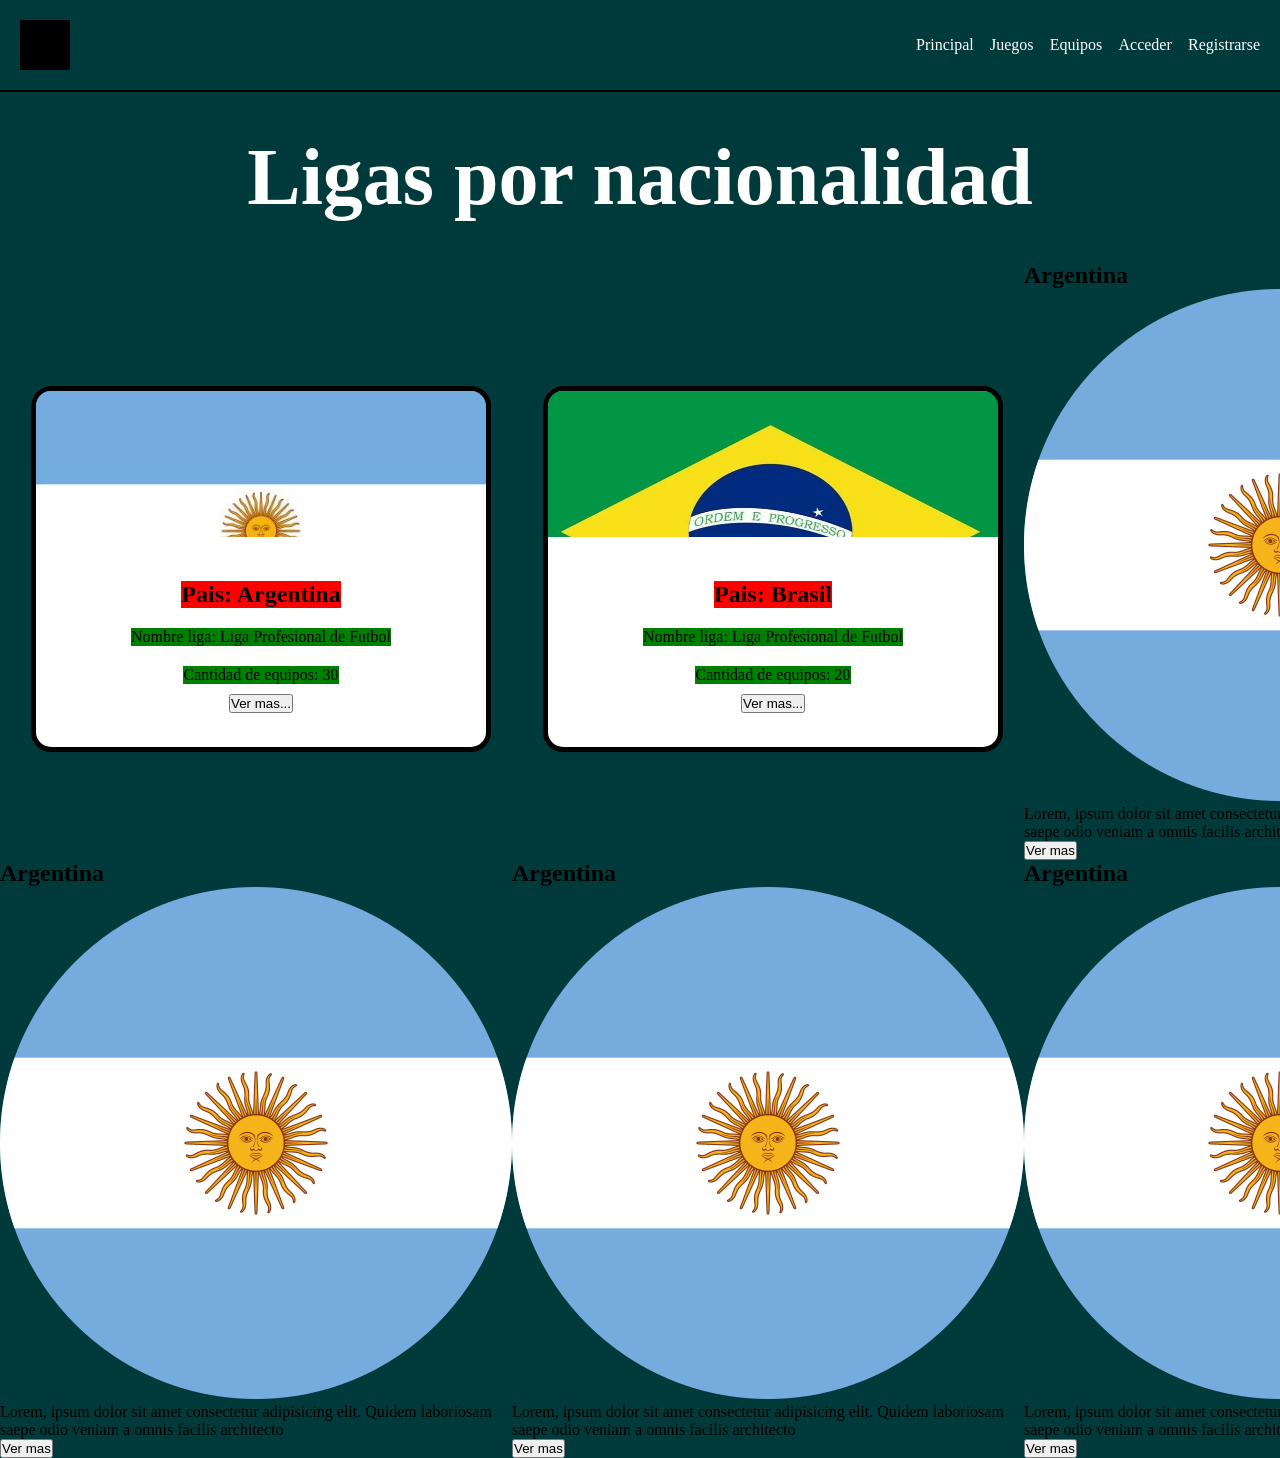
==== index.html @ 6d5bc936 "header mejorado" ====
<!DOCTYPE html>
<html lang="en">
<head>
    <meta charset="UTF-8">
    <meta name="viewport" content="width=
    , initial-scale=1.0">
    <title>Futbol11</title>
    <link rel="stylesheet" href="style.css">
</head>
<body>
    
<header class="header">

    <div class="logo"></div>
        <nav class="nav-header">
            <ul>
                <li><a href="" class="opcion1">Principal</a></li>
                <li><a href="" class="opcion2"> Juegos</a></li>
                <li><a href="" class="opcion3">Equipos</a></li>
                <li> <a href="" class="opcion4">Acceder</a></li>
                <li><a href="" class="opcion5">Registrarse</a></li>
            </ul>
        </nav>
        
</header>

    <div class="contenedor-titulo">
        <h1 class="titulo-principal">Ligas por nacionalidad</h1>
    </div>
    

<main>
    <section class="card-paises">
        <img src="img/Banderas/Bandera-Argentina.jpg" alt="Bandera Argentina" class="img-bandera">
        <div class="card-contenido-paises">
            <h2 class="titulo-card-paises">Pais: Argentina</h2>
            <p class="card-info-paises">Nombre liga: Liga Profesional de Futbol</p>
            <p class="card-info-paises">Cantidad de equipos: 30</p>
            <a href="equipos-argentina.html" class="boton-conocer-mas"><button >Ver mas...</button></a> 
        </div>
    </section>



   <section class="card-paises">
        <img src="img/Banderas/Bandera-Brasil.jpg" alt="Bandera Brasil" class="img-bandera">
        <div class="card-contenido-paises">
            <h2 class="titulo-card-paises">Pais: Brasil</h2>
            <p class="card-info-paises">Nombre liga: Liga Profesional de Futbol</p>
            <p class="card-info-paises">Cantidad de equipos: 20</p>
            <a href="equipos-argentina.html" class="boton-conocer-mas"><button >Ver mas...</button></a> 
        </div>
    </section> 

    <section class="paises">
        <h2 class="titulo">Argentina</h2>
        <img src="img/Banderas/argentina.png" alt="Bandera Argentina" class="icono-bandera">
        <p class="info-paises">Lorem, ipsum dolor sit amet consectetur adipisicing elit. Quidem laboriosam saepe odio veniam a omnis facilis architecto </p>

        <a href="equipos-argentina.html"><button class="boton">Ver mas</button></a>
    </section>
    <section class="paises">
        <h2 class="titulo">Argentina</h2>
        <img src="img/Banderas/argentina.png" alt="Bandera Argentina" class="icono-bandera">
        <p class="info-paises">Lorem, ipsum dolor sit amet consectetur adipisicing elit. Quidem laboriosam saepe odio veniam a omnis facilis architecto </p>

        <a href="equipos-argentina.html"><button class="boton">Ver mas</button></a>
    </section>
    <section class="paises">
        <h2 class="titulo">Argentina</h2>
        <img src="img/Banderas/argentina.png" alt="Bandera Argentina" class="icono-bandera">
        <p class="info-paises">Lorem, ipsum dolor sit amet consectetur adipisicing elit. Quidem laboriosam saepe odio veniam a omnis facilis architecto </p>

        <a href="equipos-argentina.html"><button class="boton">Ver mas</button></a>
    </section>
    <section class="paises">
        <h2 class="titulo">Argentina</h2>
        <img src="img/Banderas/argentina.png" alt="Bandera Argentina" class="icono-bandera">
        <p class="info-paises">Lorem, ipsum dolor sit amet consectetur adipisicing elit. Quidem laboriosam saepe odio veniam a omnis facilis architecto </p>

        <a href="equipos-argentina.html"><button class="boton">Ver mas</button></a>
    </section>
    

</body>
</html>
---- style.css ----
* {
    padding: 0;
    margin: 0;
}

body {
    background: #003a3a;    
}

.header {
    width: 100%;
    height: 90px;
    background-color: #003a3a;
    border-bottom:  2px solid black;
    display: flex;
    justify-content: space-between;
    align-items: center;
}


.logo {
    width: 50px;
    height: 50px;
    background: black;
    margin: 20px;
}

.nav-header {
    height: 100%;
    width: 30%;
    display: flex;
    justify-content: center;
   
}


.nav-header ul {
    width: 100%;
    display: flex;
    justify-content: space-between;
    align-items: center;
    list-style: none;
    margin: 10px;
    padding: 10px;
}   

.nav-header ul a {
    color: white;
    text-decoration: none;
}


.titulo-principal  {
    height: 90px;
    font-size: 5em;
    color: white;
    padding: 20px;
    margin: 20px;
    display: flex;
    justify-content: center;
}


main {
  display: grid;
  grid-template-columns: repeat(3, 1fr);
}
   
.card-paises {
    width: 450px;
    height: 350px;
    background: #48B5B5;
    margin: auto;
    border-radius: 20px;
    
}


.img-bandera {
    width: 100%;;
    height: 80%;  
    position: static;
    border: 5px solid black;
    border-radius: 20px;
  
}

.card-contenido-paises {
    width: 100%;
    height: 60%;
    background: white;
    position: relative;
    border: 5px solid black;
    bottom: 41%;
    border-top:  none;
    border-bottom-left-radius:20px;
    border-bottom-right-radius: 20px;
}


.img-bandera:hover {
    position: relative;
    bottom: 30%;    
}


.card-contenido-paises {
    display: flex;
    flex-direction: column;
    justify-content: center;
    align-items: center;

}

.titulo-card-paises {
    background:red;
    margin: 10px;
}

.card-info-paises {
    background: green;
    margin: 10px;
}

.boton-conocer-mas {
    
}




/*
.titulo {
    width: 50%;
    height: 1.5em;
    display: flex;
    justify-content: center;
    position: relative;
    left: 5em;
    top: 2em;
    margin-left: 10px;
}

.icono-bandera {
    width: 5em;
    height: 5em;
    display: flex;
    justify-content: start;
    position: relative;
    bottom: 2em;
    right: 0.5em;
    
}

.info-paises {
    width: 100%;
    height: 5em;
    background: blue;
    color: white;
}


.boton  {
    width: 50%;
    height: 2em;
    margin-top: 1.5em;
    margin-left: 4em;
    
}
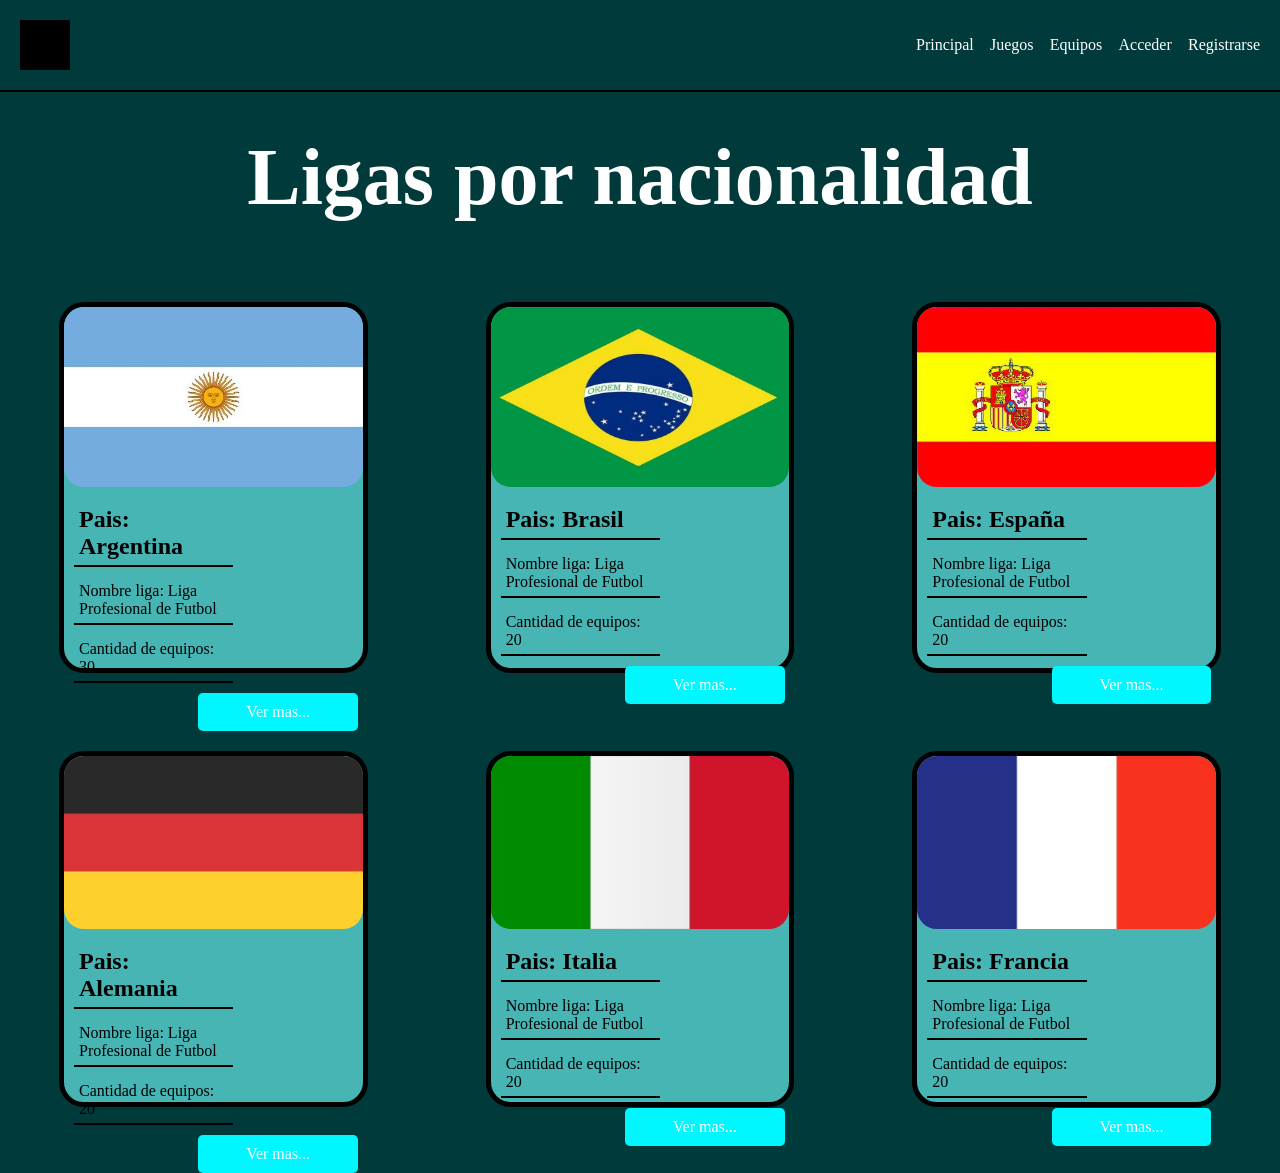
==== commit feeed5a5: "Prueba de inicio" ====
--- a/index.html
+++ b/index.html
@@ -34,51 +34,62 @@
         <img src="img/Banderas/Bandera-Argentina.jpg" alt="Bandera Argentina" class="img-bandera">
         <div class="card-contenido-paises">
             <h2 class="titulo-card-paises">Pais: Argentina</h2>
-            <p class="card-info-paises">Nombre liga: Liga Profesional de Futbol</p>
-            <p class="card-info-paises">Cantidad de equipos: 30</p>
-            <a href="equipos-argentina.html" class="boton-conocer-mas"><button >Ver mas...</button></a> 
+            <p class="card-info-paises-1">Nombre liga: Liga Profesional de Futbol</p>
+            <p class="card-info-paises-2">Cantidad de equipos: 30</p>
+            <a href="equipos-argentina.html" class="boton-conocer-mas">Ver mas...</a> 
         </div>
     </section>
 
 
 
    <section class="card-paises">
-        <img src="img/Banderas/Bandera-Brasil.jpg" alt="Bandera Brasil" class="img-bandera">
+        <img src="img/Banderas/Bandera-Brasil.jpg" alt="Bandera Argentina" class="img-bandera">
         <div class="card-contenido-paises">
             <h2 class="titulo-card-paises">Pais: Brasil</h2>
-            <p class="card-info-paises">Nombre liga: Liga Profesional de Futbol</p>
-            <p class="card-info-paises">Cantidad de equipos: 20</p>
-            <a href="equipos-argentina.html" class="boton-conocer-mas"><button >Ver mas...</button></a> 
+            <p class="card-info-paises-1">Nombre liga: Liga Profesional de Futbol</p>
+            <p class="card-info-paises-2">Cantidad de equipos: 20</p>
+            <a href="equipos-argentina.html" class="boton-conocer-mas">Ver mas...</a> 
         </div>
-    </section> 
+    </section>
 
-    <section class="paises">
-        <h2 class="titulo">Argentina</h2>
-        <img src="img/Banderas/argentina.png" alt="Bandera Argentina" class="icono-bandera">
-        <p class="info-paises">Lorem, ipsum dolor sit amet consectetur adipisicing elit. Quidem laboriosam saepe odio veniam a omnis facilis architecto </p>
+    <section class="card-paises">
+        <img src="img/Banderas/Bandera-España.jpg" alt="Bandera Argentina" class="img-bandera">
+        <div class="card-contenido-paises">
+            <h2 class="titulo-card-paises">Pais: España</h2>
+            <p class="card-info-paises-1">Nombre liga: Liga Profesional de Futbol</p>
+            <p class="card-info-paises-2">Cantidad de equipos: 20</p>
+            <a href="equipos-argentina.html" class="boton-conocer-mas">Ver mas...</a> 
+        </div>
+    </section>
+    
+    <section class="card-paises">
+        <img src="img/Banderas/Bandera-Alemania.jpg" alt="Bandera Argentina" class="img-bandera">
+        <div class="card-contenido-paises">
+            <h2 class="titulo-card-paises">Pais: Alemania</h2>
+            <p class="card-info-paises-1">Nombre liga: Liga Profesional de Futbol</p>
+            <p class="card-info-paises-2">Cantidad de equipos: 20</p>
+            <a href="equipos-argentina.html" class="boton-conocer-mas">Ver mas...</a> 
+        </div>
+    </section>
 
-        <a href="equipos-argentina.html"><button class="boton">Ver mas</button></a>
+    <section class="card-paises">
+        <img src="img/Banderas/Bandera-Italia.jpg" alt="Bandera Argentina" class="img-bandera">
+        <div class="card-contenido-paises">
+            <h2 class="titulo-card-paises">Pais: Italia</h2>
+            <p class="card-info-paises-1">Nombre liga: Liga Profesional de Futbol</p>
+            <p class="card-info-paises-2">Cantidad de equipos: 20</p>
+            <a href="equipos-argentina.html" class="boton-conocer-mas">Ver mas...</a> 
+        </div>
     </section>
-    <section class="paises">
-        <h2 class="titulo">Argentina</h2>
-        <img src="img/Banderas/argentina.png" alt="Bandera Argentina" class="icono-bandera">
-        <p class="info-paises">Lorem, ipsum dolor sit amet consectetur adipisicing elit. Quidem laboriosam saepe odio veniam a omnis facilis architecto </p>
-
-        <a href="equipos-argentina.html"><button class="boton">Ver mas</button></a>
-    </section>
-    <section class="paises">
-        <h2 class="titulo">Argentina</h2>
-        <img src="img/Banderas/argentina.png" alt="Bandera Argentina" class="icono-bandera">
-        <p class="info-paises">Lorem, ipsum dolor sit amet consectetur adipisicing elit. Quidem laboriosam saepe odio veniam a omnis facilis architecto </p>
-
-        <a href="equipos-argentina.html"><button class="boton">Ver mas</button></a>
-    </section>
-    <section class="paises">
-        <h2 class="titulo">Argentina</h2>
-        <img src="img/Banderas/argentina.png" alt="Bandera Argentina" class="icono-bandera">
-        <p class="info-paises">Lorem, ipsum dolor sit amet consectetur adipisicing elit. Quidem laboriosam saepe odio veniam a omnis facilis architecto </p>
-
-        <a href="equipos-argentina.html"><button class="boton">Ver mas</button></a>
+    
+    <section class="card-paises">
+        <img src="img/Banderas/Bandera-Francia.jpg" alt="Bandera Argentina" class="img-bandera">
+        <div class="card-contenido-paises">
+            <h2 class="titulo-card-paises">Pais: Francia</h2>
+            <p class="card-info-paises-1">Nombre liga: Liga Profesional de Futbol</p>
+            <p class="card-info-paises-2">Cantidad de equipos: 20</p>
+            <a href="equipos-argentina.html" class="boton-conocer-mas">Ver mas...</a> 
+        </div>
     </section>
     
 
--- a/style.css
+++ b/style.css
@@ -66,68 +66,132 @@
   grid-template-columns: repeat(3, 1fr);
 }
    
+/* Primera prueba a ver como queda en forma de acostada de rectangulo 
 .card-paises {
     width: 450px;
     height: 350px;
     background: #48B5B5;
     margin: auto;
-    border-radius: 20px;
-    
+    border-radius: 50px; 
 }
 
 
 .img-bandera {
     width: 100%;;
     height: 80%;  
-    position: static;
+    border-radius: 50px;
+}
+
+.card-contenido-paises {
+    width: 100%;
+    height: 60%;
+    background: #48B5B5;
+    position: relative;
+    bottom: 41%;
+    border-bottom-left-radius:50px;
+    border-bottom-right-radius: 50px;
+    display: flex;
+    flex-direction: column;
+    justify-content: center;
+    align-items: center;
+}
+
+
+
+.titulo-card-paises {
+    border-bottom: 2px solid black;
+    margin: 10px;
+}
+
+.card-info-paises {
+    
+    border-bottom: 2px solid black;
+    margin: 10px;
+}
+
+.boton-conocer-mas {
+    display: inline-block;
+    width: 15em;
+    height: 1em;
+    background: rgb(0, 247, 255) ;
+    padding: 10px 20px;
+    border-radius: 5px;
+    text-decoration: none;
+    text-align: center;    
+}*/
+
+
+
+
+/*Segunda forma */
+
+.card-paises {
+    width: 70%;
+    height: 80%;
+    background: #48B5B5;
+    margin: auto;
+    border-radius:25px; 
     border: 5px solid black;
+}
+
+.img-bandera {
+    width: 100%;
+    height: 50%;  
     border-radius: 20px;
-  
 }
 
 .card-contenido-paises {
     width: 100%;
-    height: 60%;
-    background: white;
-    position: relative;
-    border: 5px solid black;
-    bottom: 41%;
-    border-top:  none;
-    border-bottom-left-radius:20px;
-    border-bottom-right-radius: 20px;
-}
-
-
-.img-bandera:hover {
-    position: relative;
-    bottom: 30%;    
-}
-
-
-.card-contenido-paises {
-    display: flex;
-    flex-direction: column;
-    justify-content: center;
-    align-items: center;
-
+    height: 40%;
+    background: #48B5B5;
+    border-bottom-left-radius: 25px;
+    border-bottom-right-radius: 25px;
 }
 
 .titulo-card-paises {
-    background:red;
-    margin: 10px;
-}
-
-.card-info-paises {
-    background: green;
-    margin: 10px;
-}
+    width: 50%;
+    border-bottom: 2px solid black;
+    margin: 10px;
+    padding: 5px;
+    display: flex; 
+    justify-content: flex-start;
+    font-size: 1.5em;
+}
+
+.card-info-paises-1 {
+    width: 50%;
+    border-bottom: 2px solid black;
+    margin: 10px;
+    padding: 5px;
+    display: flex; 
+    justify-content: flex-start;
+    font-size: 1em;
+}
+
+.card-info-paises-2 {
+    width: 50%;
+    border-bottom: 2px solid black;
+    margin: 10px;
+    padding: 5px;
+    display: flex; 
+    justify-content: flex-start;
+    font-size: 1em;
+}
+
 
 .boton-conocer-mas {
-    
-}
-
-
-
+    display: inline-block;
+    width: 40%;
+    background: rgb(0, 247, 255) ;
+    padding: 10px 20px;
+    border-radius: 5px;
+    text-decoration: none;
+    text-align: center;
+    color: white;
+    position: relative;
+    left: 45%;
+    
+}
 
 /*
 .titulo {
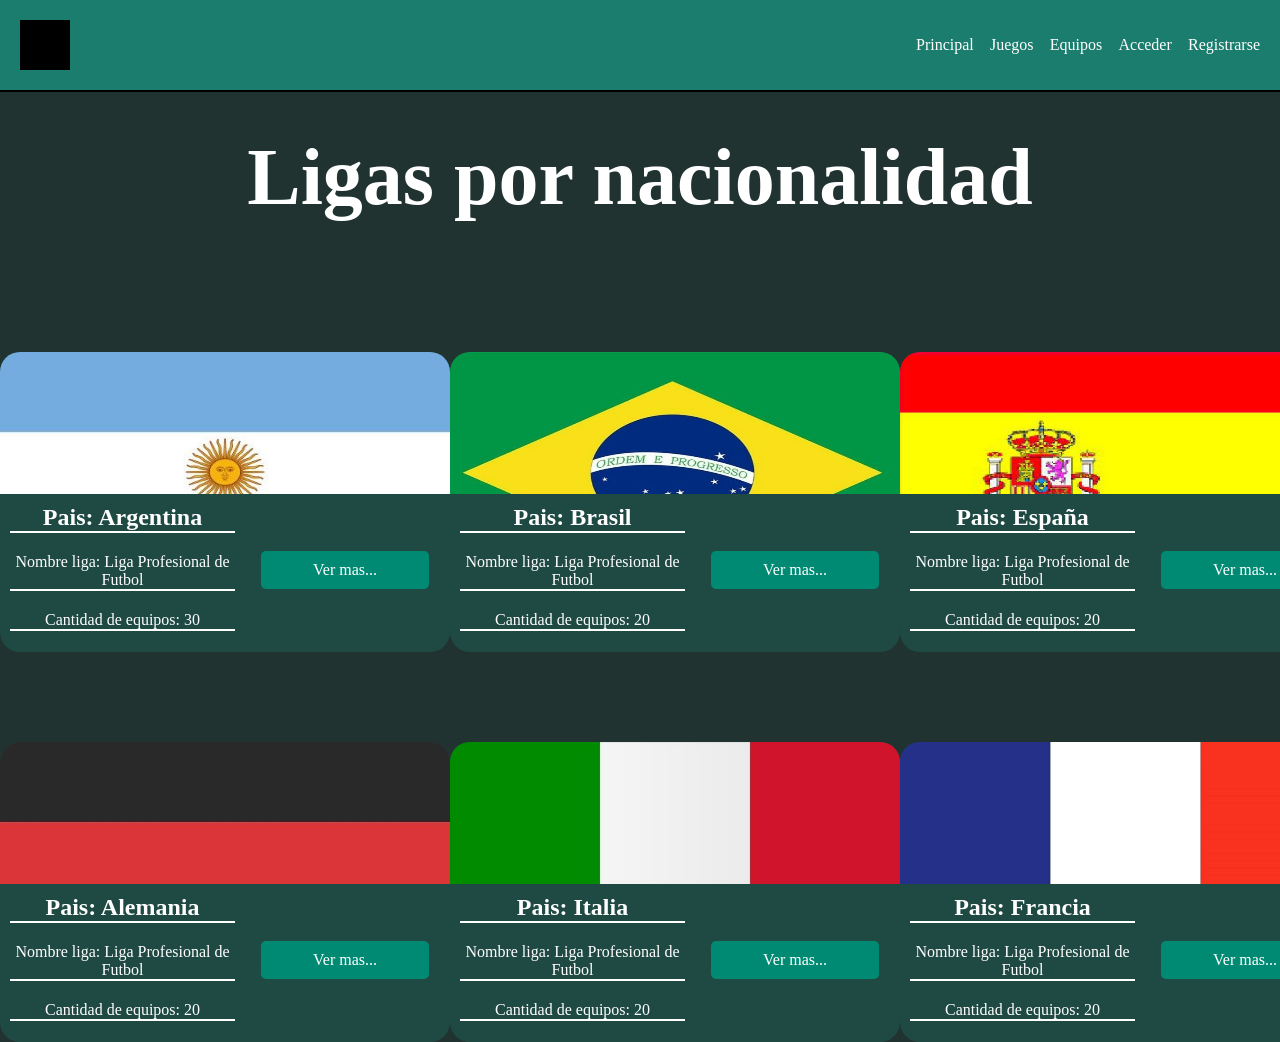
==== commit 5c063d17: "Otra version para el inicio" ====
--- a/index.html
+++ b/index.html
@@ -5,7 +5,7 @@
     <meta name="viewport" content="width=
     , initial-scale=1.0">
     <title>Futbol11</title>
-    <link rel="stylesheet" href="style.css">
+    <link rel="stylesheet" href="Css/style-principal.css">
 </head>
 <body>
     
--- a/Css/style-principal.css
+++ b/Css/style-principal.css
@@ -0,0 +1,286 @@
+:root {
+    --color-esmeralda: #018a73;
+    --color-azulado: #1b7d6d;
+    --color-oscuro: #1f4a43;
+    --color-principal: #203330;
+    --color-gris: #2a3331;
+    --color-blanco: #ffffff;
+    --color-secundario: #cbd5e0;
+}
+
+
+* {
+    padding: 0;
+    margin: 0;
+}
+
+body {
+    background: var(--color-principal);
+
+}
+
+.header {
+    width: 100%;
+    height: 90px;
+    background-color: var(--color-azulado);
+    border-bottom: 2px solid black;
+    display: flex;
+    justify-content: space-between;
+    align-items: center;
+}
+
+
+.logo {
+    width: 50px;
+    height: 50px;
+    background: black;
+    margin: 20px;
+}
+
+.nav-header {
+    height: 100%;
+    width: 30%;
+    display: flex;
+    justify-content: center;
+
+}
+
+
+.nav-header ul {
+    width: 100%;
+    display: flex;
+    justify-content: space-between;
+    align-items: center;
+    list-style: none;
+    margin: 10px;
+    padding: 10px;
+}
+
+.nav-header ul a {
+    color: white;
+    text-decoration: none;
+}
+
+
+.titulo-principal {
+    height: 90px;
+    font-size: 5em;
+    color: white;
+    padding: 20px;
+    margin: 20px;
+    display: flex;
+    justify-content: center;
+}
+
+
+main {
+    display: grid;
+    grid-template-columns: repeat(3, 1fr);
+    
+}
+   
+/* Primera prueba a ver como queda en forma de acostada de rectangulo */
+.card-paises {
+    width: 450px;
+    height: 300px;
+    background: var(--color-oscuro);
+    margin: auto;
+    margin-top: 20%;
+    border-radius: 20px;
+    color: white;
+    
+}
+
+.img-bandera {
+    width: 100%;
+    height: 80%;  
+    position: static;
+    
+    border-radius: 20px;
+}
+
+.card-contenido-paises {
+    width: 100%;
+    height: 50%;
+    background: var(--color-oscuro);
+    position: relative;
+    bottom: 34%;
+    border-bottom-left-radius:20px;
+    border-bottom-right-radius: 20px;
+    
+    border-top: none;
+}
+
+
+.img-bandera:hover {
+    position: relative;
+    bottom: 30%;
+}
+
+
+.card-contenido-paises {
+    display: flex;
+    flex-direction: column;
+    justify-content: flex-start;
+    align-items: flex-start;
+}
+
+
+
+.titulo-card-paises {
+    width: 50%;
+    text-align: center;
+    border-bottom: 2px solid white;
+    margin: 10px;
+}
+
+
+
+.card-info-paises-1 {
+    width: 50%;
+    text-align: center;
+    margin: 10px;
+    border-bottom: 2px solid white ;
+ }
+
+.card-info-paises-2 {
+    width: 50%;
+    text-align: center;
+    margin: 10px;
+     border-bottom: 2px solid white;
+}
+
+
+.boton-conocer-mas {
+    display: inline-block;
+    width: 8em;
+    height: 2em;
+   background-color: var(--color-esmeralda);
+   color: var(--color-blanco);
+    padding: 10px 20px;
+    border-radius: 5px;
+    text-decoration: none;
+    text-align: center;    
+    position: relative;
+    left: 58%;
+    bottom: 60%;
+
+      
+}
+
+
+
+
+/*Segunda forma 
+
+.card-paises {
+    width: 70%;
+    height: 80%;
+    background: #48B5B5;
+    margin: auto;
+    border-radius:25px; 
+    border: 5px solid black;
+}
+
+.img-bandera {
+    width: 100%;
+    height: 50%;  
+    border-radius: 20px;
+}
+
+.card-contenido-paises {
+    width: 100%;
+    height: 40%;
+    background: #48B5B5;
+    border-bottom-left-radius: 25px;
+    border-bottom-right-radius: 25px;
+}
+
+.titulo-card-paises {
+    width: 50%;
+    border-bottom: 2px solid black;
+    margin: 10px;
+    padding: 5px;
+    display: flex; 
+    justify-content: flex-start;
+    font-size: 1.5em;
+}
+
+.card-info-paises-1 {
+    width: 50%;
+    border-bottom: 2px solid black;
+    margin: 10px;
+    padding: 5px;
+    display: flex; 
+    justify-content: flex-start;
+    font-size: 1em;
+}
+
+.card-info-paises-2 {
+    width: 50%;
+    border-bottom: 2px solid black;
+    margin: 10px;
+    padding: 5px;
+    display: flex; 
+    justify-content: flex-start;
+    font-size: 1em;
+}
+
+
+.boton-conocer-mas {
+    display: inline-block;
+    width: 40%;
+    background: rgb(0, 247, 255) ;
+    padding: 10px 20px;
+    border-radius: 5px;
+    text-decoration: none;
+    text-align: center;
+    color: white;
+    position: relative;
+    left: 45%;
+    
+} */
+
+/* .boton-conocer-mas {
+    background-color: #48B5B5;
+} */
+
+
+/*
+.titulo {
+    width: 50%;
+    height: 1.5em;
+    display: flex;
+    justify-content: center;
+    position: relative;
+    left: 5em;
+    top: 2em;
+    margin-left: 10px;
+}
+
+.icono-bandera {
+    width: 5em;
+    height: 5em;
+    display: flex;
+    justify-content: start;
+    position: relative;
+    bottom: 2em;
+    right: 0.5em;
+    
+}
+
+.info-paises {
+    width: 100%;
+    height: 5em;
+    background: blue;
+    color: white;
+}
+
+
+.boton  {
+    width: 50%;
+    height: 2em;
+    margin-top: 1.5em;
+    margin-left: 4em;
+    
+}
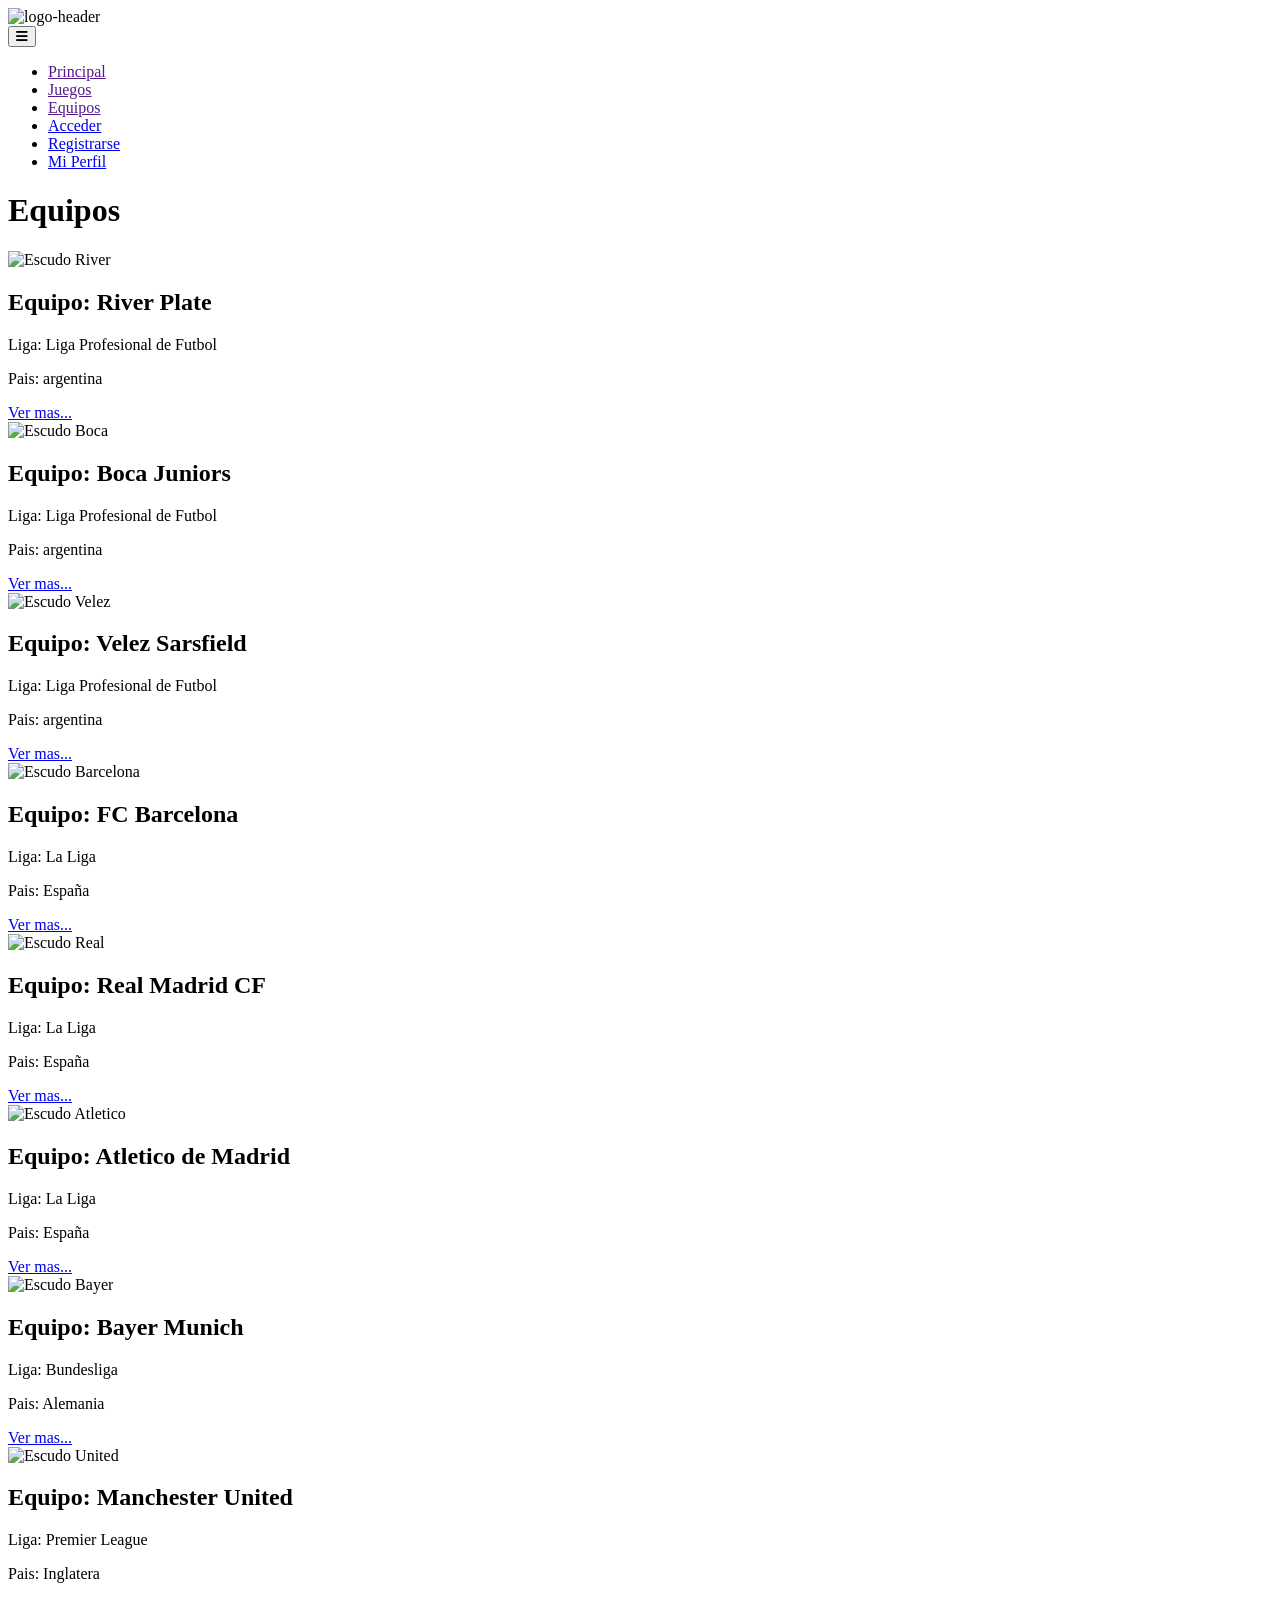
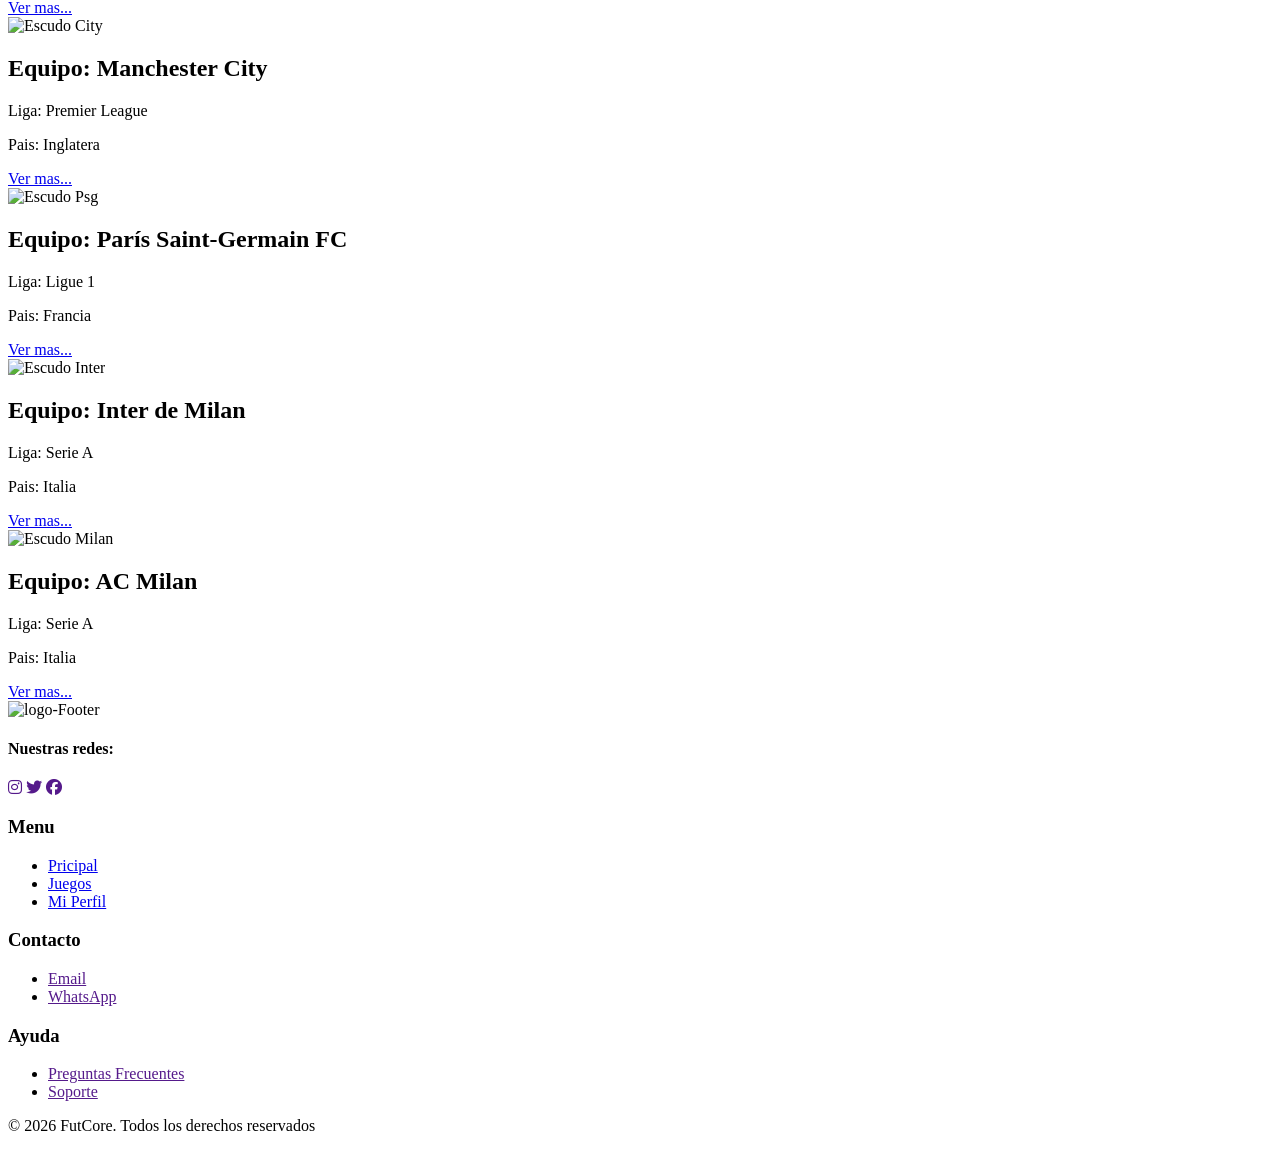
==== commit 943c338a: "Inicio Terminado" ====
--- a/index.html
+++ b/index.html
@@ -1,97 +1,248 @@
 <!DOCTYPE html>
-<html lang="en">
+<html lang="es">
+
 <head>
     <meta charset="UTF-8">
     <meta name="viewport" content="width=
     , initial-scale=1.0">
-    <title>Futbol11</title>
-    <link rel="stylesheet" href="Css/style-principal.css">
+    <title>Fut Core - Principal</title>
+    <link rel="stylesheet" href="/Futbol11/Css/style-principal.css">
+    <link rel="preconnect" href="https://fonts.googleapis.com">
+    <link rel="preconnect" href="https://fonts.gstatic.com" crossorigin>
+    <link
+        href="https://fonts.googleapis.com/css2?family=Oswald:wght@500;700&family=Roboto:wght@400;500;700&display=swap"
+        rel="stylesheet">
+    <link rel="stylesheet" href="https://cdnjs.cloudflare.com/ajax/libs/font-awesome/6.5.0/css/all.min.css">
+
 </head>
+
 <body>
-    
-<header class="header">
-
-    <div class="logo"></div>
+
+    <header class="header">
+
+        <div class="logo-contenedor">
+            <img src="/Futbol11/img/Logo/logo-header.png" alt="logo-header" class="logo-header">
+        </div>
+
+        <button class="btn-hamburguesa">
+            <i class="fa-solid fa-bars"></i>
+        </button>
+
         <nav class="nav-header">
             <ul>
                 <li><a href="" class="opcion1">Principal</a></li>
                 <li><a href="" class="opcion2"> Juegos</a></li>
                 <li><a href="" class="opcion3">Equipos</a></li>
-                <li> <a href="" class="opcion4">Acceder</a></li>
-                <li><a href="" class="opcion5">Registrarse</a></li>
+                <li> <a href="/Inicio_sesion/iniciarSesion.html" class="opcion4">Acceder</a></li>
+                <li><a href="/Crear_cuenta/crearCuenta.html" class="opcion5">Registrarse</a></li>
+                <li><a href="/Perfil/perfil.html" class="opcion6">Mi Perfil</a></li>
             </ul>
         </nav>
-        
-</header>
+
+    </header>
 
     <div class="contenedor-titulo">
-        <h1 class="titulo-principal">Ligas por nacionalidad</h1>
+        <h1 class="titulo-principal">Equipos</h1>
     </div>
+
+
+    <main>
+
+        <section class="card-paises">
+            <img src="https://upload.wikimedia.org/wikipedia/commons/thumb/4/43/Club_Atl%C3%A9tico_River_Plate_logo.svg/960px-Club_Atl%C3%A9tico_River_Plate_logo.svg.png"
+                alt="Escudo River" class="img-bandera">
+            <div class="card-contenido-paises">
+                <h2 class="titulo-card-paises">Equipo: River Plate</h2>
+                <p class="card-info-paises-1">Liga: Liga Profesional de Futbol</p>
+                <p class="card-info-paises-2">Pais: argentina</p>
+                <a href="equipos-argentina.html" class="boton-conocer-mas">Ver mas...</a>
+            </div>
+        </section>
+
+
+
+
+        <section class="card-paises">
+            <img src="https://upload.wikimedia.org/wikipedia/commons/thumb/4/41/CABJ70.png/960px-CABJ70.png"
+                alt="Escudo Boca" class="img-bandera">
+            <div class="card-contenido-paises">
+                <h2 class="titulo-card-paises">Equipo: Boca Juniors</h2>
+                <p class="card-info-paises-1">Liga: Liga Profesional de Futbol</p>
+                <p class="card-info-paises-2">Pais: argentina</p>
+                <a href="equipos-argentina.html" class="boton-conocer-mas">Ver mas...</a>
+            </div>
+        </section>
+
+
+
+        <section class="card-paises">
+            <img src="https://upload.wikimedia.org/wikipedia/commons/thumb/2/21/Escudo_del_Club_Atl%C3%A9tico_V%C3%A9lez_Sarsfield.svg/960px-Escudo_del_Club_Atl%C3%A9tico_V%C3%A9lez_Sarsfield.svg.png"
+                alt="Escudo Velez" class="img-bandera">
+            <div class="card-contenido-paises">
+                <h2 class="titulo-card-paises">Equipo: Velez Sarsfield</h2>
+                <p class="card-info-paises-1">Liga: Liga Profesional de Futbol</p>
+                <p class="card-info-paises-2">Pais: argentina</p>
+                <a href="equipos-argentina.html" class="boton-conocer-mas">Ver mas...</a>
+            </div>
+        </section>
+
+
+
+        <section class="card-paises">
+            <img src="https://i.pinimg.com/1200x/46/77/37/4677374ecd7e30c68811186071db1c28.jpg" alt="Escudo Barcelona"
+                class="img-bandera">
+            <div class="card-contenido-paises">
+                <h2 class="titulo-card-paises">Equipo: FC Barcelona</h2>
+                <p class="card-info-paises-1">Liga: La Liga</p>
+                <p class="card-info-paises-2">Pais: España</p>
+                <a href="equipos-argentina.html" class="boton-conocer-mas">Ver mas...</a>
+            </div>
+        </section>
+
+
+
+        <section class="card-paises">
+            <img src="https://i.pinimg.com/1200x/bb/8f/99/bb8f9956d1892f6ac5fd5c6650fbc218.jpg" alt="Escudo Real"
+                class="img-bandera">
+            <div class="card-contenido-paises">
+                <h2 class="titulo-card-paises">Equipo: Real Madrid CF </h2>
+                <p class="card-info-paises-1">Liga: La Liga</p>
+                <p class="card-info-paises-2">Pais: España</p>
+                <a href="equipos-argentina.html" class="boton-conocer-mas">Ver mas...</a>
+            </div>
+        </section>
+
+
+
+        <section class="card-paises">
+            <img src="https://i.pinimg.com/736x/e6/e3/ef/e6e3ef11313f0b8df3a2dec703a7d7de.jpg" alt="Escudo Atletico"
+                class="img-bandera">
+            <div class="card-contenido-paises">
+                <h2 class="titulo-card-paises">Equipo: Atletico de Madrid</h2>
+                <p class="card-info-paises-1">Liga: La Liga</p>
+                <p class="card-info-paises-2">Pais: España</p>
+                <a href="equipos-argentina.html" class="boton-conocer-mas">Ver mas...</a>
+            </div>
+        </section>
+
+
+        <section class="card-paises">
+            <img src="https://upload.wikimedia.org/wikipedia/commons/thumb/8/8d/FC_Bayern_M%C3%BCnchen_logo_%282024%29.svg/960px-FC_Bayern_M%C3%BCnchen_logo_%282024%29.svg.png"
+                alt="Escudo Bayer" class="img-bandera">
+            <div class="card-contenido-paises">
+                <h2 class="titulo-card-paises">Equipo: Bayer Munich</h2>
+                <p class="card-info-paises-1">Liga: Bundesliga</p>
+                <p class="card-info-paises-2">Pais: Alemania</p>
+                <a href="equipos-argentina.html" class="boton-conocer-mas">Ver mas...</a>
+            </div>
+        </section>
+
+        <section class="card-paises">
+            <img src="https://i.pinimg.com/736x/0e/6e/76/0e6e76e604ea45b33a68e4b13cfa9e44.jpg" alt="Escudo United"
+                class="img-bandera">
+            <div class="card-contenido-paises">
+                <h2 class="titulo-card-paises">Equipo: Manchester United</h2>
+                <p class="card-info-paises-1">Liga: Premier League</p>
+                <p class="card-info-paises-2">Pais: Inglatera</p>
+                <a href="equipos-argentina.html" class="boton-conocer-mas">Ver mas...</a>
+            </div>
+        </section>
+
+        <section class="card-paises">
+            <img src="https://i.pinimg.com/1200x/1c/ea/b0/1ceab0a07f6609c2d3b8a06d1e164373.jpg" alt="Escudo City"
+                class="img-bandera">
+            <div class="card-contenido-paises">
+                <h2 class="titulo-card-paises">Equipo: Manchester City</h2>
+                <p class="card-info-paises-1">Liga: Premier League</p>
+                <p class="card-info-paises-2">Pais: Inglatera</p>
+                <a href="equipos-argentina.html" class="boton-conocer-mas">Ver mas...</a>
+            </div>
+        </section>
+
+
+        <section class="card-paises">
+            <img src="https://upload.wikimedia.org/wikipedia/commons/7/74/Escudo_del_Par%C3%ADs_Saint-Germain_temporada_2025-26.png"
+                alt="Escudo Psg" class="img-bandera">
+            <div class="card-contenido-paises">
+                <h2 class="titulo-card-paises">Equipo: París Saint-Germain FC</h2>
+                <p class="card-info-paises-1">Liga: Ligue 1</p>
+                <p class="card-info-paises-2">Pais: Francia</p>
+                <a href="equipos-argentina.html" class="boton-conocer-mas">Ver mas...</a>
+            </div>
+        </section>
+
+
+        <section class="card-paises">
+            <img src="https://upload.wikimedia.org/wikipedia/commons/thumb/0/05/FC_Internazionale_Milano_2021.svg/960px-FC_Internazionale_Milano_2021.svg.png"
+                alt="Escudo Inter" class="img-bandera">
+            <div class="card-contenido-paises">
+                <h2 class="titulo-card-paises">Equipo: Inter de Milan</h2>
+                <p class="card-info-paises-1">Liga: Serie A</p>
+                <p class="card-info-paises-2">Pais: Italia</p>
+                <a href="equipos-argentina.html" class="boton-conocer-mas">Ver mas...</a>
+            </div>
+        </section>
+
+
+
+        <section class="card-paises">
+            <img src="https://upload.wikimedia.org/wikipedia/commons/thumb/d/d0/Logo_of_AC_Milan.svg/960px-Logo_of_AC_Milan.svg.png"
+                alt="Escudo Milan" class="img-bandera">
+            <div class="card-contenido-paises">
+                <h2 class="titulo-card-paises">Equipo: AC Milan</h2>
+                <p class="card-info-paises-1">Liga: Serie A</p>
+                <p class="card-info-paises-2">Pais: Italia</p>
+                <a href="equipos-argentina.html" class="boton-conocer-mas">Ver mas...</a>
+            </div>
+        </section>
+    </main>
+
     
 
-<main>
-    <section class="card-paises">
-        <img src="img/Banderas/Bandera-Argentina.jpg" alt="Bandera Argentina" class="img-bandera">
-        <div class="card-contenido-paises">
-            <h2 class="titulo-card-paises">Pais: Argentina</h2>
-            <p class="card-info-paises-1">Nombre liga: Liga Profesional de Futbol</p>
-            <p class="card-info-paises-2">Cantidad de equipos: 30</p>
-            <a href="equipos-argentina.html" class="boton-conocer-mas">Ver mas...</a> 
+    <footer>
+        <div class="cotenedor-footer"> 
+                <div class="contenedor-logo"> 
+                    <img src="/Futbol11/img/Logo/Logo-Fotter.png" alt="logo-Footer" class="logo-footer">
+                    <div class="contenedor-redes">
+                        <h4>Nuestras redes:</h4>
+                        <a href=""><i class="fa-brands fa-instagram"></i></a>
+                        <a href=""><i class="fa-brands fa-twitter"></i></a>
+                        <a href=""><i class="fa-brands fa-facebook"></i></a>
+                    </div>
+                </div>
+
+                <section class="footer-seccion">
+                    <h3>Menu</h3>
+                    <ul>
+                        <li><a href="#">Pricipal</a></li>
+                        <li><a href="#">Juegos</a></li>
+                        <li><a href="/Futbol11/Perfil/perfil.html">Mi Perfil</a></li>
+                    </ul>
+                </section>
+
+                <section class="footer-seccion">
+                    <h3>Contacto</h3>
+                    <ul>
+                        <li><a href=""> Email</a></li>                        
+                        <li><a href="">WhatsApp</a></li>
+                    </ul>
+                </section>
+
+                <section class="footer-seccion">
+                    <h3>Ayuda</h3>
+                    <ul>
+                        <li><a href="">Preguntas Frecuentes</a></li>
+                        <li><a href="">Soporte</a></li>
+                    </ul>
+                </section>
+
+
+           
         </div>
-    </section>
-
-
-
-   <section class="card-paises">
-        <img src="img/Banderas/Bandera-Brasil.jpg" alt="Bandera Argentina" class="img-bandera">
-        <div class="card-contenido-paises">
-            <h2 class="titulo-card-paises">Pais: Brasil</h2>
-            <p class="card-info-paises-1">Nombre liga: Liga Profesional de Futbol</p>
-            <p class="card-info-paises-2">Cantidad de equipos: 20</p>
-            <a href="equipos-argentina.html" class="boton-conocer-mas">Ver mas...</a> 
-        </div>
-    </section>
-
-    <section class="card-paises">
-        <img src="img/Banderas/Bandera-España.jpg" alt="Bandera Argentina" class="img-bandera">
-        <div class="card-contenido-paises">
-            <h2 class="titulo-card-paises">Pais: España</h2>
-            <p class="card-info-paises-1">Nombre liga: Liga Profesional de Futbol</p>
-            <p class="card-info-paises-2">Cantidad de equipos: 20</p>
-            <a href="equipos-argentina.html" class="boton-conocer-mas">Ver mas...</a> 
-        </div>
-    </section>
-    
-    <section class="card-paises">
-        <img src="img/Banderas/Bandera-Alemania.jpg" alt="Bandera Argentina" class="img-bandera">
-        <div class="card-contenido-paises">
-            <h2 class="titulo-card-paises">Pais: Alemania</h2>
-            <p class="card-info-paises-1">Nombre liga: Liga Profesional de Futbol</p>
-            <p class="card-info-paises-2">Cantidad de equipos: 20</p>
-            <a href="equipos-argentina.html" class="boton-conocer-mas">Ver mas...</a> 
-        </div>
-    </section>
-
-    <section class="card-paises">
-        <img src="img/Banderas/Bandera-Italia.jpg" alt="Bandera Argentina" class="img-bandera">
-        <div class="card-contenido-paises">
-            <h2 class="titulo-card-paises">Pais: Italia</h2>
-            <p class="card-info-paises-1">Nombre liga: Liga Profesional de Futbol</p>
-            <p class="card-info-paises-2">Cantidad de equipos: 20</p>
-            <a href="equipos-argentina.html" class="boton-conocer-mas">Ver mas...</a> 
-        </div>
-    </section>
-    
-    <section class="card-paises">
-        <img src="img/Banderas/Bandera-Francia.jpg" alt="Bandera Argentina" class="img-bandera">
-        <div class="card-contenido-paises">
-            <h2 class="titulo-card-paises">Pais: Francia</h2>
-            <p class="card-info-paises-1">Nombre liga: Liga Profesional de Futbol</p>
-            <p class="card-info-paises-2">Cantidad de equipos: 20</p>
-            <a href="equipos-argentina.html" class="boton-conocer-mas">Ver mas...</a> 
-        </div>
-    </section>
-    
+
+
+        <p class="footer-copy">© 2026 FutCore. Todos los derechos reservados</p>
+    </footer>
 
 </body>
 </html>
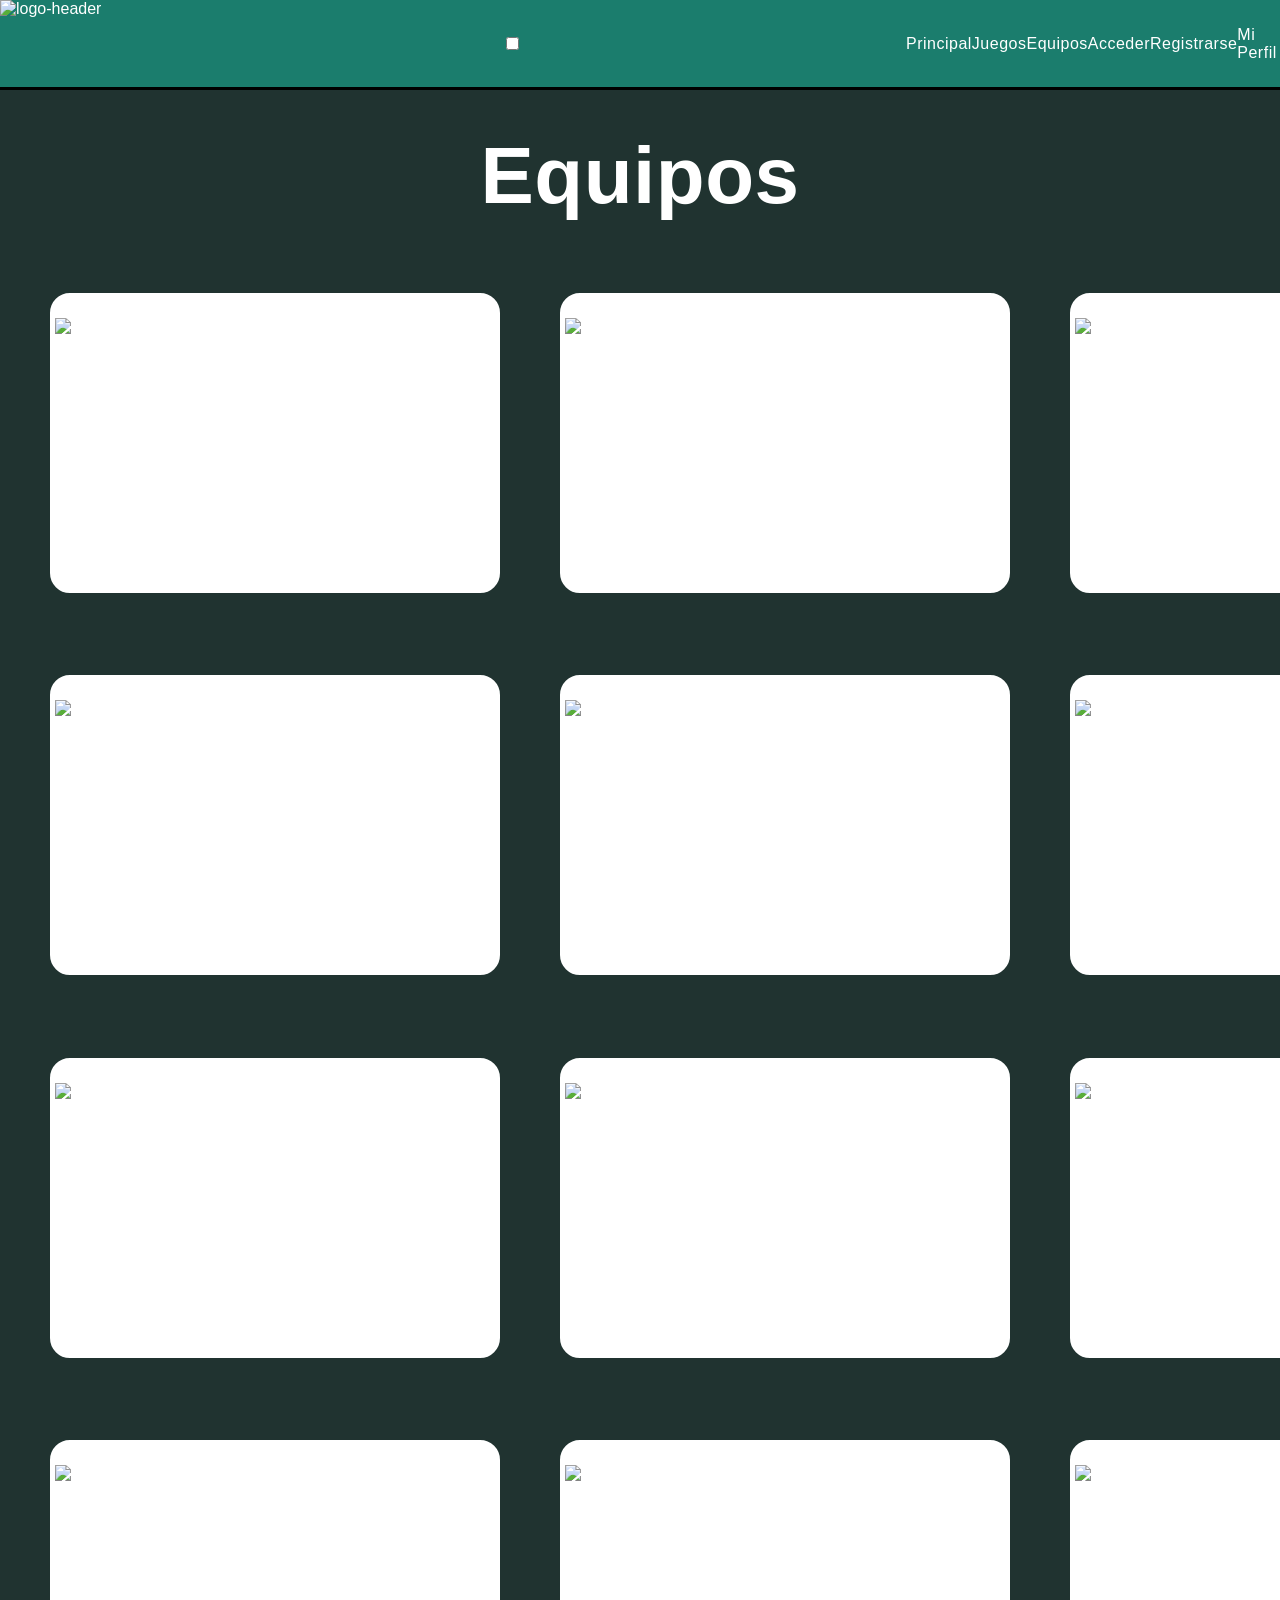
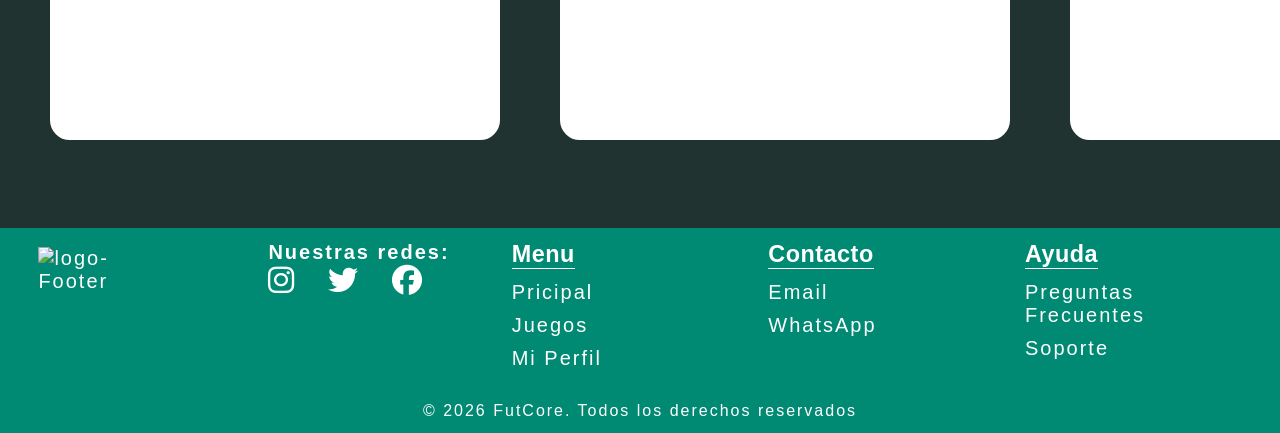
==== commit 424aefb8: "resposive" ====
--- a/index.html
+++ b/index.html
@@ -6,7 +6,7 @@
     <meta name="viewport" content="width=
     , initial-scale=1.0">
     <title>Fut Core - Principal</title>
-    <link rel="stylesheet" href="/Futbol11/Css/style-principal.css">
+    <link rel="stylesheet" href="Css/style-principal.css">
     <link rel="preconnect" href="https://fonts.googleapis.com">
     <link rel="preconnect" href="https://fonts.gstatic.com" crossorigin>
     <link
@@ -21,12 +21,14 @@
     <header class="header">
 
         <div class="logo-contenedor">
-            <img src="/Futbol11/img/Logo/logo-header.png" alt="logo-header" class="logo-header">
+            <img src="img/Logo/logo-header.png" alt="logo-header" class="logo-header">
         </div>
 
-        <button class="btn-hamburguesa">
+        
+        <input type="checkbox" id="menu-toggle" class="menu-toggle">
+        <label for="menu-toggle" class="btn-hamburguesa">
             <i class="fa-solid fa-bars"></i>
-        </button>
+        </label>
 
         <nav class="nav-header">
             <ul>
--- a/Css/style-principal.css
+++ b/Css/style-principal.css
@@ -0,0 +1,367 @@
+:root {
+    --color-esmeralda: #018a73;
+    --color-azulado: #1b7d6d;
+    --color-oscuro: #1f4a43;
+    --color-principal: #203330;
+    --color-gris: #2a3331;
+    --color-blanco: #ffffff;
+    --color-secundario: #cbd5e0;
+}
+
+
+* {
+    padding: 0;
+    margin: 0;
+    box-sizing: border-box;
+}
+
+body {
+    background: var(--color-principal);
+    font-family: 'Roboto', sans-serif;
+    color: #ffffff;
+    
+
+}
+
+
+h1,
+h2,
+h3,
+.titulo,
+.boton,
+nav a, footer {
+    font-family: 'Oswald', sans-serif;
+    letter-spacing: 0.5px;
+
+}
+
+.header {
+    width: 100vw;
+    height: 10vh;
+    background-color: var(--color-azulado);
+    border-bottom: 0.2em solid black;
+    display: flex;
+    justify-content: space-between;
+    align-items: center;
+}
+
+
+.logo-contenedor {
+    width: 10%;
+    height: 100%;
+}
+
+
+.logo-header {
+    width: 100%;
+    height: 100%;
+    object-fit: contain;
+}
+.btn-hamburguesa {
+    display: none;
+    background: none;
+    border: none;
+    color: var(--color-blanco);
+    font-size: 2rem;
+    cursor: pointer;
+}
+
+
+
+.nav-header {
+    height: 100%;
+    width: 30%;
+    display: flex;
+    justify-content: center;
+
+}
+
+
+.nav-header ul {
+    width: 100%;
+    display: flex;
+    justify-content: space-between;
+    align-items: center;
+    list-style: none;
+    margin: 10px;
+    padding: 10px;
+}
+
+.nav-header ul a {
+    color: white;
+    text-decoration: none;
+}
+
+
+.titulo-principal {
+    height: 90px;
+    font-size: 5em;
+    color: white;
+    padding: 20px;
+    margin: 20px;
+    display: flex;
+    justify-content: center;
+}
+
+
+main {
+    display: grid;
+    grid-template-columns: repeat(3, 1fr);
+    gap: 60px;
+    padding: 50px;
+    
+    margin-bottom: 3%;
+}
+
+.card-paises {
+    width: 450px;
+    height: 300px;
+    background: var(--color-blanco);
+    margin: auto;
+    position: relative;
+    overflow: hidden;
+    margin-top: 5%;
+    border-radius: 20px;
+    border: 5px solid var(--color-blanco);
+    color: var(--color-blanco);
+
+}
+
+.img-bandera {
+    width: 100%;
+    height: 80%;
+    object-fit: contain;
+    margin-top: 20px;
+
+
+}
+
+.card-contenido-paises {
+    width: 100%;
+    height: 100%;
+    background: rgba(0, 0, 0, 0.85);
+    position: absolute;
+    bottom: 0;
+    left: 0;
+    display: flex;
+    justify-content: flex-start;
+    align-items: flex-start;
+    padding: 10px;
+    transform: translateY(100%);
+    transition: transform 0.5s ease;
+    opacity: 1;
+}
+
+.card-paises:hover .card-contenido-paises {
+    transform: translateY(0);
+}
+
+
+.card-contenido-paises {
+    display: flex;
+    flex-direction: column;
+    justify-content: center;
+    align-items: center;
+    font-weight: bold;
+}
+
+.titulo-card-paises {
+    width: 50%;
+    text-align: center;
+    border-bottom: 2px solid white;
+    margin: 10px;
+}
+
+.card-info-paises-1 {
+    width: 50%;
+    text-align: center;
+    margin: 10px;
+    border-bottom: 2px solid white;
+}
+
+.card-info-paises-2 {
+    width: 50%;
+    text-align: center;
+    margin: 10px;
+    border-bottom: 2px solid white;
+}
+
+
+.boton-conocer-mas {
+    display: inline-block;
+    width: 8em;
+    height: 2em;
+    background-color: var(--color-esmeralda);
+    color: var(--color-blanco);
+    padding: 10px 20px;
+    border-radius: 5px;
+    text-decoration: none;
+    text-align: center;
+}
+
+
+footer {
+    width: 100%;
+    height: 100%;
+    background: var(--color-esmeralda);
+    padding: 1% 3%;
+    font-size: 20px;
+    letter-spacing: 2px;
+}
+
+
+.cotenedor-footer {
+    display: grid;
+    grid-template-columns: 2fr 1fr 1fr 1fr;
+    gap: 2em;
+    align-items: start;
+}
+
+
+
+.contenedor-logo {
+    width: 100%;
+    height: auto;
+    display: flex;
+    flex-direction: row;
+    justify-content: flex-start;
+    align-items: center;
+    gap: 5em;
+}
+
+
+
+.logo-footer {
+    width: 30%;
+    height: 100%;
+    object-fit: contain;
+}
+
+
+.contenedor-redes a {
+    color: white;
+    font-size: 1.5em;
+    margin-right: 0.8em;
+    transition: color 0.3s;
+}
+
+.footer-seccion  {
+    display: flex;
+    flex-direction: column;
+    flex-wrap: wrap;
+    align-items: flex-start;
+    width: 100%;
+    height: 100%;
+}
+
+
+.footer-seccion h3 {
+    border-bottom: 1px solid var(--color-blanco);
+    margin-right: 20%;
+    margin-bottom: 0.5em;
+}
+
+
+.footer-seccion ul{
+    display: flex;
+    flex-direction: column;
+    gap: 0.5em;
+    padding: 0;
+    list-style: none;
+}
+
+
+.footer-seccion a {
+    text-decoration: none;
+    color: var(--color-blanco);
+    
+}
+
+.footer-seccion a:hover, .contenedor-redes a:hover{
+    color: var(--color-oscuro);
+}
+
+.footer-copy {
+    text-align: center;
+    margin-top: 2em;
+    color: white;
+    font-size: 0.8em;
+}
+
+
+@media screen and (max-width: 64em) { 
+    
+    .header {
+        width: 100vw;
+        height: 10vh;
+
+    }
+
+    .btn-hamburguesa {
+        display: block;
+    }
+
+    .nav-header {
+        display: none;
+        width: 100%;
+        position: absolute;
+        top: 90px;
+        left: 0;
+        background: var(--color-azulado);
+        padding: 1em;
+    }
+
+    
+
+    .nav-header ul {
+        flex-direction: column;
+        gap: 1em;
+    }
+
+    
+     .menu-toggle:checked ~ .nav-header {
+        display: flex;
+        flex-direction: column;
+    }
+
+
+}
+
+
+@media screen and (max-width: 40em) { 
+    
+    .header {
+        width: 100vw;
+        height: 10vh;
+
+    }
+
+    
+     .btn-hamburguesa {
+        display: block;
+    }
+
+    .nav-header {
+        display: none;
+        width: 100%;
+        position: absolute;
+        top: 90px;
+        left: 0;
+        background: var(--color-azulado);
+        padding: 1em;
+    }
+
+ 
+
+    .nav-header ul {
+        flex-direction: column;
+        gap: 1em;
+    }
+
+
+    .menu-toggle:checked ~ .nav-header {
+        display: flex;
+        flex-direction: column;
+    }
+
+}
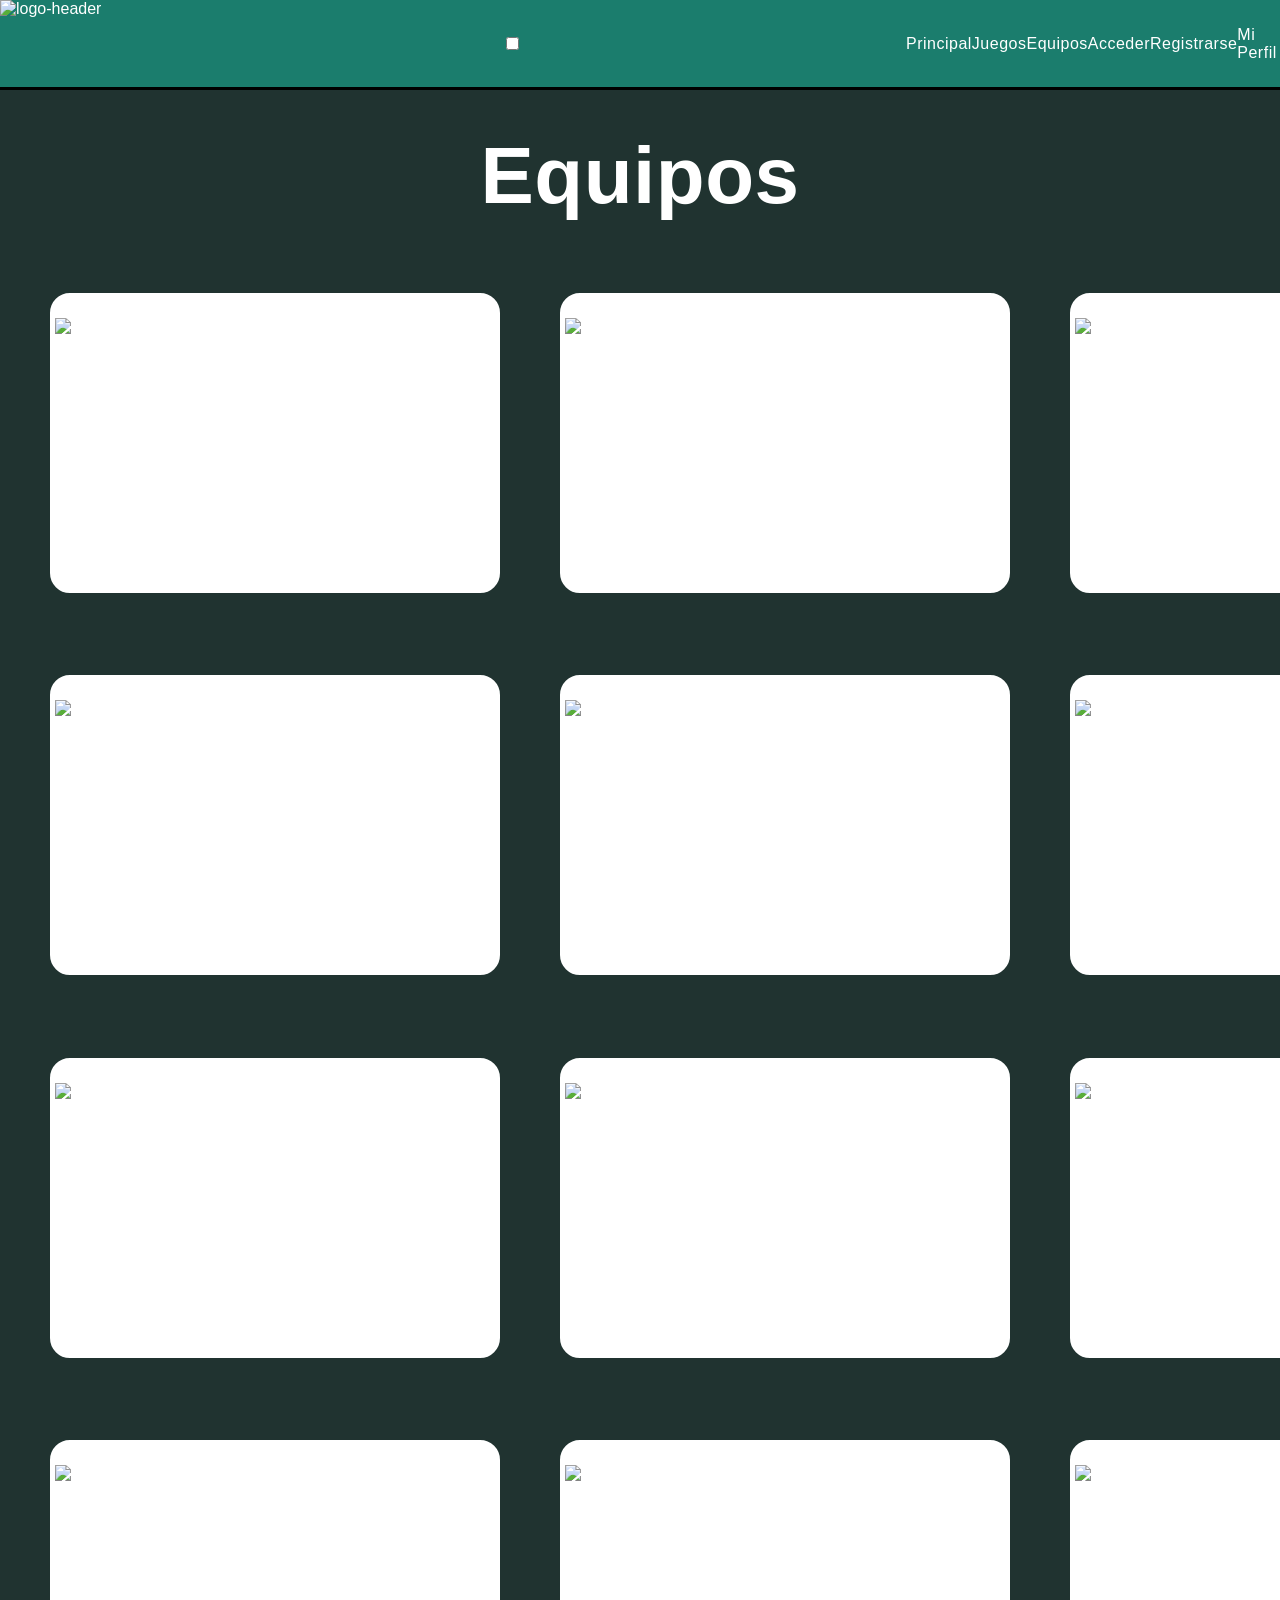
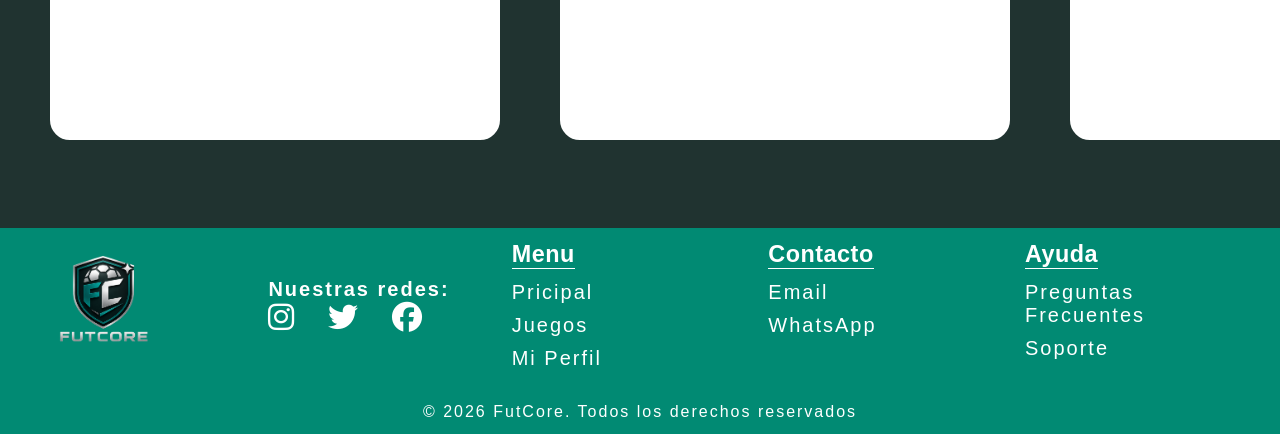
==== commit 918f4f43: "feat: se implementa favicon con logo" ====
--- a/index.html
+++ b/index.html
@@ -13,6 +13,7 @@
         href="https://fonts.googleapis.com/css2?family=Oswald:wght@500;700&family=Roboto:wght@400;500;700&display=swap"
         rel="stylesheet">
     <link rel="stylesheet" href="https://cdnjs.cloudflare.com/ajax/libs/font-awesome/6.5.0/css/all.min.css">
+    <link rel="shortcut icon" href="img/Logo/logo-favicon.png" type="image/x-icon">
 
 </head>
 
@@ -24,7 +25,7 @@
             <img src="img/Logo/logo-header.png" alt="logo-header" class="logo-header">
         </div>
 
-        
+
         <input type="checkbox" id="menu-toggle" class="menu-toggle">
         <label for="menu-toggle" class="btn-hamburguesa">
             <i class="fa-solid fa-bars"></i>
@@ -199,47 +200,47 @@
         </section>
     </main>
 
-    
+
 
     <footer>
-        <div class="cotenedor-footer"> 
-                <div class="contenedor-logo"> 
-                    <img src="/Futbol11/img/Logo/Logo-Fotter.png" alt="logo-Footer" class="logo-footer">
-                    <div class="contenedor-redes">
-                        <h4>Nuestras redes:</h4>
-                        <a href=""><i class="fa-brands fa-instagram"></i></a>
-                        <a href=""><i class="fa-brands fa-twitter"></i></a>
-                        <a href=""><i class="fa-brands fa-facebook"></i></a>
-                    </div>
+        <div class="cotenedor-footer">
+            <div class="contenedor-logo">
+                <img src="/img/Logo/Logo-Fotter.png" alt="logo-Footer" class="logo-footer">
+                <div class="contenedor-redes">
+                    <h4>Nuestras redes:</h4>
+                    <a href=""><i class="fa-brands fa-instagram"></i></a>
+                    <a href=""><i class="fa-brands fa-twitter"></i></a>
+                    <a href=""><i class="fa-brands fa-facebook"></i></a>
                 </div>
-
-                <section class="footer-seccion">
-                    <h3>Menu</h3>
-                    <ul>
-                        <li><a href="#">Pricipal</a></li>
-                        <li><a href="#">Juegos</a></li>
-                        <li><a href="/Futbol11/Perfil/perfil.html">Mi Perfil</a></li>
-                    </ul>
-                </section>
-
-                <section class="footer-seccion">
-                    <h3>Contacto</h3>
-                    <ul>
-                        <li><a href=""> Email</a></li>                        
-                        <li><a href="">WhatsApp</a></li>
-                    </ul>
-                </section>
-
-                <section class="footer-seccion">
-                    <h3>Ayuda</h3>
-                    <ul>
-                        <li><a href="">Preguntas Frecuentes</a></li>
-                        <li><a href="">Soporte</a></li>
-                    </ul>
-                </section>
-
-
-           
+            </div>
+
+            <section class="footer-seccion">
+                <h3>Menu</h3>
+                <ul>
+                    <li><a href="#">Pricipal</a></li>
+                    <li><a href="#">Juegos</a></li>
+                    <li><a href="/Futbol11/Perfil/perfil.html">Mi Perfil</a></li>
+                </ul>
+            </section>
+
+            <section class="footer-seccion">
+                <h3>Contacto</h3>
+                <ul>
+                    <li><a href=""> Email</a></li>
+                    <li><a href="">WhatsApp</a></li>
+                </ul>
+            </section>
+
+            <section class="footer-seccion">
+                <h3>Ayuda</h3>
+                <ul>
+                    <li><a href="">Preguntas Frecuentes</a></li>
+                    <li><a href="">Soporte</a></li>
+                </ul>
+            </section>
+
+
+
         </div>
 
 
@@ -247,4 +248,5 @@
     </footer>
 
 </body>
+
 </html>
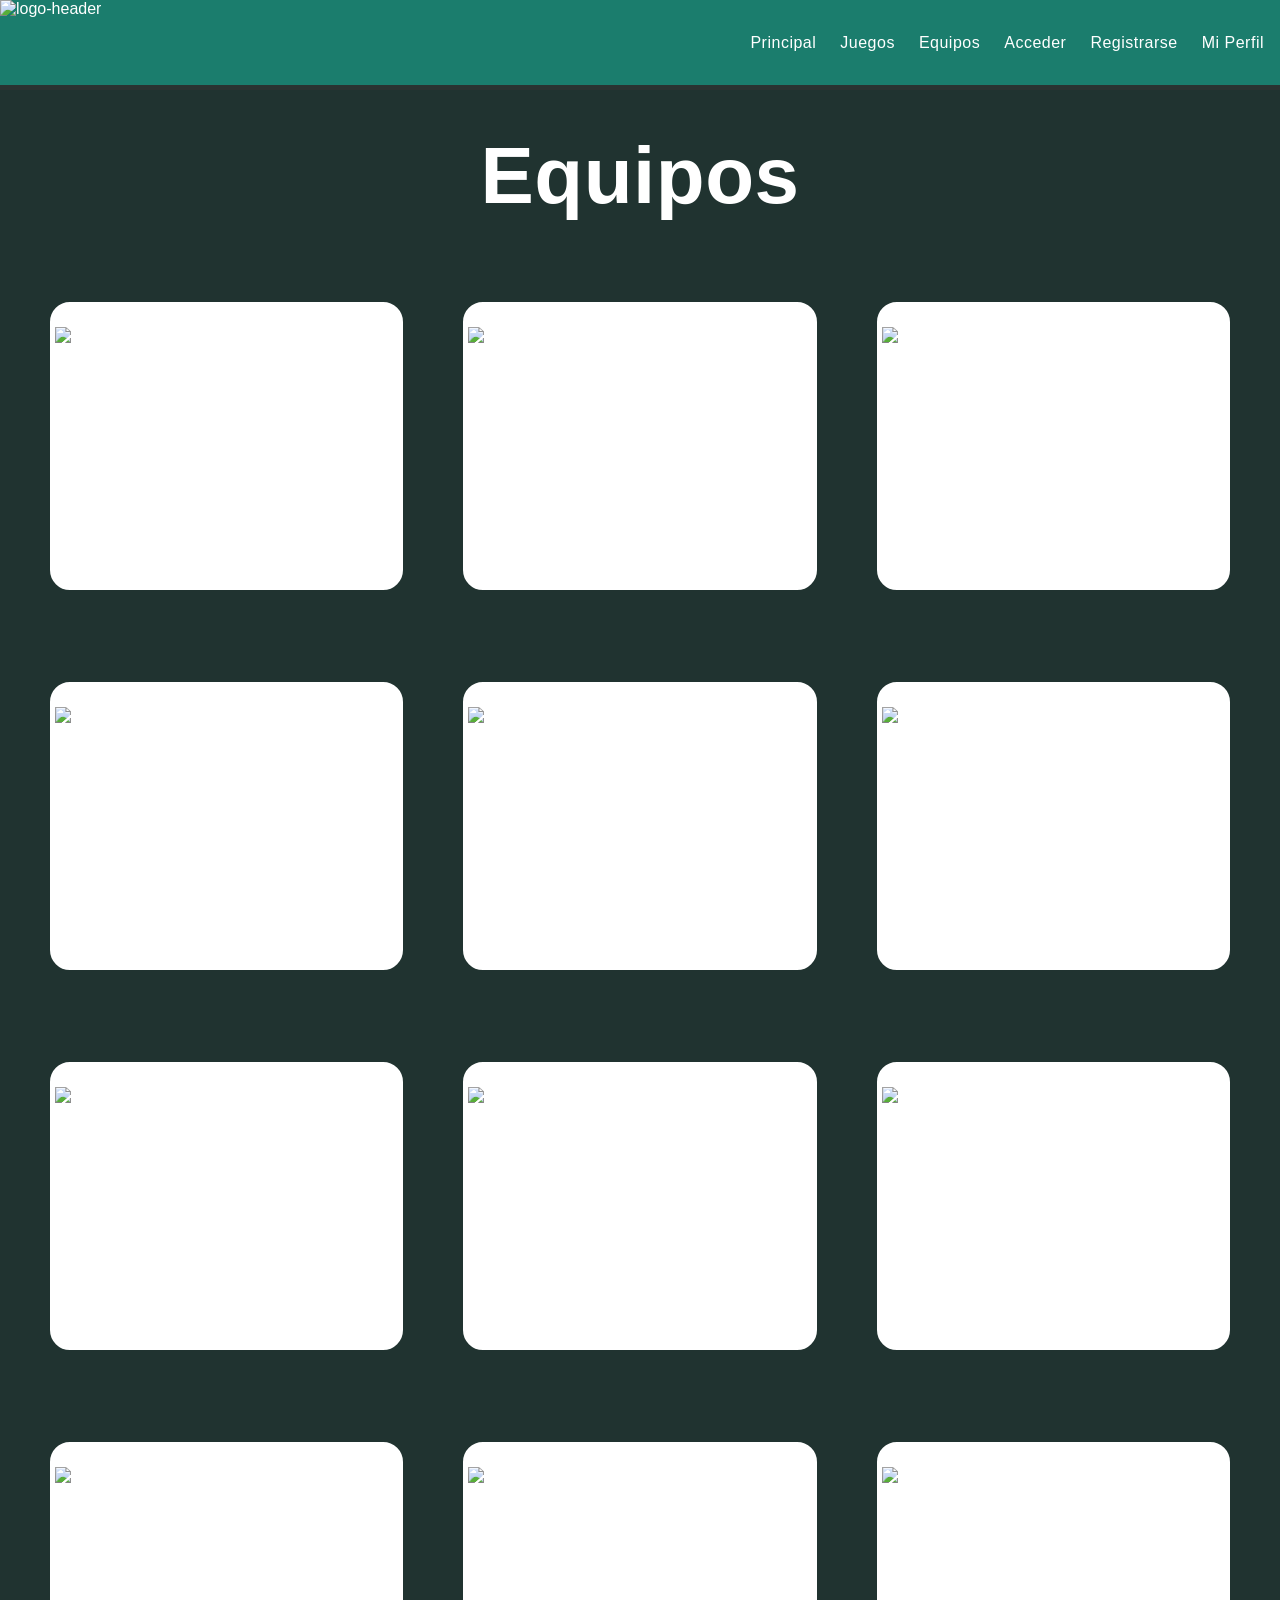
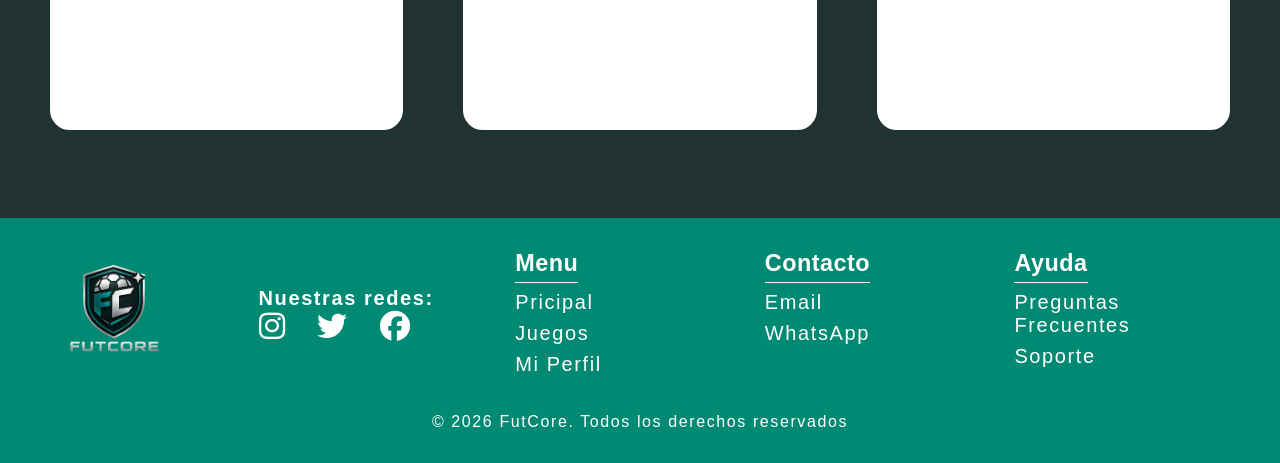
==== commit 15e434e8: "feat: se implementa links a transfermarkt de equipos, y fixes en identacion" ====
--- a/index.html
+++ b/index.html
@@ -34,9 +34,9 @@
         <nav class="nav-header">
             <ul>
                 <li><a href="" class="opcion1">Principal</a></li>
-                <li><a href="" class="opcion2"> Juegos</a></li>
+                <li><a href="" class="opcion2">Juegos</a></li>
                 <li><a href="" class="opcion3">Equipos</a></li>
-                <li> <a href="/Inicio_sesion/iniciarSesion.html" class="opcion4">Acceder</a></li>
+                <li><a href="/Inicio_sesion/iniciarSesion.html" class="opcion4">Acceder</a></li>
                 <li><a href="/Crear_cuenta/crearCuenta.html" class="opcion5">Registrarse</a></li>
                 <li><a href="/Perfil/perfil.html" class="opcion6">Mi Perfil</a></li>
             </ul>
@@ -57,8 +57,9 @@
             <div class="card-contenido-paises">
                 <h2 class="titulo-card-paises">Equipo: River Plate</h2>
                 <p class="card-info-paises-1">Liga: Liga Profesional de Futbol</p>
-                <p class="card-info-paises-2">Pais: argentina</p>
-                <a href="equipos-argentina.html" class="boton-conocer-mas">Ver mas...</a>
+                <p class="card-info-paises-2">Pais: Argentina</p>
+                <a href="https://www.transfermarkt.com.ar/club-atletico-river-plate/startseite/verein/209"
+                    class="boton-conocer-mas">Ver mas...</a>
             </div>
         </section>
 
@@ -71,8 +72,9 @@
             <div class="card-contenido-paises">
                 <h2 class="titulo-card-paises">Equipo: Boca Juniors</h2>
                 <p class="card-info-paises-1">Liga: Liga Profesional de Futbol</p>
-                <p class="card-info-paises-2">Pais: argentina</p>
-                <a href="equipos-argentina.html" class="boton-conocer-mas">Ver mas...</a>
+                <p class="card-info-paises-2">Pais: Argentina</p>
+                <a href="https://www.transfermarkt.com.ar/club-atletico-boca-juniors/startseite/verein/189"
+                    class="boton-conocer-mas">Ver mas...</a>
             </div>
         </section>
 
@@ -84,8 +86,9 @@
             <div class="card-contenido-paises">
                 <h2 class="titulo-card-paises">Equipo: Velez Sarsfield</h2>
                 <p class="card-info-paises-1">Liga: Liga Profesional de Futbol</p>
-                <p class="card-info-paises-2">Pais: argentina</p>
-                <a href="equipos-argentina.html" class="boton-conocer-mas">Ver mas...</a>
+                <p class="card-info-paises-2">Pais: Argentina</p>
+                <a href="https://www.transfermarkt.com.ar/club-atletico-velez-sarsfield/startseite/verein/1029/saison_id/2025"
+                    class="boton-conocer-mas">Ver mas...</a>
             </div>
         </section>
 
@@ -98,7 +101,8 @@
                 <h2 class="titulo-card-paises">Equipo: FC Barcelona</h2>
                 <p class="card-info-paises-1">Liga: La Liga</p>
                 <p class="card-info-paises-2">Pais: España</p>
-                <a href="equipos-argentina.html" class="boton-conocer-mas">Ver mas...</a>
+                <a href="https://www.transfermarkt.com.ar/fc-barcelona/startseite/verein/131"
+                    class="boton-conocer-mas">Ver mas...</a>
             </div>
         </section>
 
@@ -111,7 +115,8 @@
                 <h2 class="titulo-card-paises">Equipo: Real Madrid CF </h2>
                 <p class="card-info-paises-1">Liga: La Liga</p>
                 <p class="card-info-paises-2">Pais: España</p>
-                <a href="equipos-argentina.html" class="boton-conocer-mas">Ver mas...</a>
+                <a href="https://www.transfermarkt.com.ar/real-madrid/startseite/verein/418/saison_id/2025"
+                    class="boton-conocer-mas">Ver mas...</a>
             </div>
         </section>
 
@@ -124,7 +129,8 @@
                 <h2 class="titulo-card-paises">Equipo: Atletico de Madrid</h2>
                 <p class="card-info-paises-1">Liga: La Liga</p>
                 <p class="card-info-paises-2">Pais: España</p>
-                <a href="equipos-argentina.html" class="boton-conocer-mas">Ver mas...</a>
+                <a href="https://www.transfermarkt.com.ar/atletico-madrid/startseite/verein/13/saison_id/2025"
+                    class="boton-conocer-mas">Ver mas...</a>
             </div>
         </section>
 
@@ -136,7 +142,8 @@
                 <h2 class="titulo-card-paises">Equipo: Bayer Munich</h2>
                 <p class="card-info-paises-1">Liga: Bundesliga</p>
                 <p class="card-info-paises-2">Pais: Alemania</p>
-                <a href="equipos-argentina.html" class="boton-conocer-mas">Ver mas...</a>
+                <a href="https://www.transfermarkt.com.ar/fc-bayern-munchen/startseite/verein/27"
+                    class="boton-conocer-mas">Ver mas...</a>
             </div>
         </section>
 
@@ -147,7 +154,8 @@
                 <h2 class="titulo-card-paises">Equipo: Manchester United</h2>
                 <p class="card-info-paises-1">Liga: Premier League</p>
                 <p class="card-info-paises-2">Pais: Inglatera</p>
-                <a href="equipos-argentina.html" class="boton-conocer-mas">Ver mas...</a>
+                <a href="https://www.transfermarkt.com.ar/manchester-united/startseite/verein/985"
+                    class="boton-conocer-mas">Ver mas...</a>
             </div>
         </section>
 
@@ -158,7 +166,8 @@
                 <h2 class="titulo-card-paises">Equipo: Manchester City</h2>
                 <p class="card-info-paises-1">Liga: Premier League</p>
                 <p class="card-info-paises-2">Pais: Inglatera</p>
-                <a href="equipos-argentina.html" class="boton-conocer-mas">Ver mas...</a>
+                <a href="https://www.transfermarkt.com.ar/manchester-city/startseite/verein/281/saison_id/2025"
+                    class="boton-conocer-mas">Ver mas...</a>
             </div>
         </section>
 
@@ -170,7 +179,8 @@
                 <h2 class="titulo-card-paises">Equipo: París Saint-Germain FC</h2>
                 <p class="card-info-paises-1">Liga: Ligue 1</p>
                 <p class="card-info-paises-2">Pais: Francia</p>
-                <a href="equipos-argentina.html" class="boton-conocer-mas">Ver mas...</a>
+                <a href="https://www.transfermarkt.com.ar/fc-paris-saint-germain/startseite/verein/583"
+                    class="boton-conocer-mas">Ver mas...</a>
             </div>
         </section>
 
@@ -182,7 +192,8 @@
                 <h2 class="titulo-card-paises">Equipo: Inter de Milan</h2>
                 <p class="card-info-paises-1">Liga: Serie A</p>
                 <p class="card-info-paises-2">Pais: Italia</p>
-                <a href="equipos-argentina.html" class="boton-conocer-mas">Ver mas...</a>
+                <a href="https://www.transfermarkt.com.ar/inter-mailand/startseite/verein/46"
+                    class="boton-conocer-mas">Ver mas...</a>
             </div>
         </section>
 
@@ -195,7 +206,8 @@
                 <h2 class="titulo-card-paises">Equipo: AC Milan</h2>
                 <p class="card-info-paises-1">Liga: Serie A</p>
                 <p class="card-info-paises-2">Pais: Italia</p>
-                <a href="equipos-argentina.html" class="boton-conocer-mas">Ver mas...</a>
+                <a href="https://www.transfermarkt.com.ar/ac-mailand/startseite/verein/5" class="boton-conocer-mas">Ver
+                    mas...</a>
             </div>
         </section>
     </main>
--- a/Css/style-principal.css
+++ b/Css/style-principal.css
@@ -19,7 +19,7 @@
     background: var(--color-principal);
     font-family: 'Roboto', sans-serif;
     color: #ffffff;
-    
+
 
 }
 
@@ -29,20 +29,22 @@
 h3,
 .titulo,
 .boton,
-nav a, footer {
+nav a,
+footer {
     font-family: 'Oswald', sans-serif;
     letter-spacing: 0.5px;
 
 }
 
 .header {
-    width: 100vw;
+    width: 100%;
     height: 10vh;
     background-color: var(--color-azulado);
-    border-bottom: 0.2em solid black;
+    border-bottom: 5px solid var(--color-gris);
     display: flex;
     justify-content: space-between;
     align-items: center;
+    position: relative;
 }
 
 
@@ -57,34 +59,44 @@
     height: 100%;
     object-fit: contain;
 }
+
 .btn-hamburguesa {
     display: none;
+    border: none;
     background: none;
-    border: none;
     color: var(--color-blanco);
-    font-size: 2rem;
+    font-size: 1.5rem;
     cursor: pointer;
+    padding: 0;
+    margin: 0;
+}
+
+.menu-toggle {
+    display: none;
+    position: absolute;
 }
 
 
 
 .nav-header {
     height: 100%;
-    width: 30%;
-    display: flex;
-    justify-content: center;
+    width: auto;
+    display: flex;
+    align-items: center;
 
 }
 
 
 .nav-header ul {
     width: 100%;
+    height: 100%;
     display: flex;
     justify-content: space-between;
     align-items: center;
     list-style: none;
-    margin: 10px;
-    padding: 10px;
+    margin: 0;
+    padding: 0 1em;
+    gap: 1.5em;
 }
 
 .nav-header ul a {
@@ -92,13 +104,17 @@
     text-decoration: none;
 }
 
+.nav-header a:hover {
+    color: var(--color-oscuro);
+}
+
 
 .titulo-principal {
-    height: 90px;
+    height: 10vh;
     font-size: 5em;
     color: white;
-    padding: 20px;
-    margin: 20px;
+    padding: 1.25rem;
+    margin: 1.25rem;
     display: flex;
     justify-content: center;
 }
@@ -107,33 +123,30 @@
 main {
     display: grid;
     grid-template-columns: repeat(3, 1fr);
-    gap: 60px;
-    padding: 50px;
-    
+    gap: 3.75rem;
+    padding: 3.12rem;
     margin-bottom: 3%;
 }
 
 .card-paises {
-    width: 450px;
-    height: 300px;
+    width: 100%;
+    max-width: 30rem;
+    height: 18rem;
     background: var(--color-blanco);
     margin: auto;
     position: relative;
     overflow: hidden;
-    margin-top: 5%;
+    margin-top: 2rem;
     border-radius: 20px;
     border: 5px solid var(--color-blanco);
     color: var(--color-blanco);
-
 }
 
 .img-bandera {
     width: 100%;
     height: 80%;
     object-fit: contain;
-    margin-top: 20px;
-
-
+    margin-top: 1.25rem;
 }
 
 .card-contenido-paises {
@@ -146,7 +159,7 @@
     display: flex;
     justify-content: flex-start;
     align-items: flex-start;
-    padding: 10px;
+    padding: 0.6rem;
     transform: translateY(100%);
     transition: transform 0.5s ease;
     opacity: 1;
@@ -169,20 +182,20 @@
     width: 50%;
     text-align: center;
     border-bottom: 2px solid white;
-    margin: 10px;
+    margin: 0.6rem;
 }
 
 .card-info-paises-1 {
     width: 50%;
     text-align: center;
-    margin: 10px;
+    margin: 0.6rem;
     border-bottom: 2px solid white;
 }
 
 .card-info-paises-2 {
     width: 50%;
     text-align: center;
-    margin: 10px;
+    margin: 0.6rem;
     border-bottom: 2px solid white;
 }
 
@@ -190,30 +203,34 @@
 .boton-conocer-mas {
     display: inline-block;
     width: 8em;
-    height: 2em;
     background-color: var(--color-esmeralda);
     color: var(--color-blanco);
-    padding: 10px 20px;
+    padding: 0.6em 1.25em;
     border-radius: 5px;
     text-decoration: none;
     text-align: center;
 }
 
 
+.boton-conocer-mas:hover {
+    background: var(--color-gris);
+}
+
+
 footer {
     width: 100%;
-    height: 100%;
+    height: auto;
     background: var(--color-esmeralda);
-    padding: 1% 3%;
-    font-size: 20px;
-    letter-spacing: 2px;
+    padding: 2rem 3rem;
+    font-size: 1.25rem;
+    letter-spacing: 0.1rem;
 }
 
 
 .cotenedor-footer {
     display: grid;
     grid-template-columns: 2fr 1fr 1fr 1fr;
-    gap: 2em;
+    gap: 2rem;
     align-items: start;
 }
 
@@ -226,7 +243,7 @@
     flex-direction: row;
     justify-content: flex-start;
     align-items: center;
-    gap: 5em;
+    gap: 5rem;
 }
 
 
@@ -245,7 +262,7 @@
     transition: color 0.3s;
 }
 
-.footer-seccion  {
+.footer-seccion {
     display: flex;
     flex-direction: column;
     flex-wrap: wrap;
@@ -257,15 +274,16 @@
 
 .footer-seccion h3 {
     border-bottom: 1px solid var(--color-blanco);
-    margin-right: 20%;
-    margin-bottom: 0.5em;
-}
-
-
-.footer-seccion ul{
+    margin-bottom: 0.5rem;
+    padding-bottom: 0.3rem;
+
+}
+
+
+.footer-seccion ul {
     display: flex;
     flex-direction: column;
-    gap: 0.5em;
+    gap: 0.5rem;
     padding: 0;
     list-style: none;
 }
@@ -274,94 +292,140 @@
 .footer-seccion a {
     text-decoration: none;
     color: var(--color-blanco);
-    
-}
-
-.footer-seccion a:hover, .contenedor-redes a:hover{
+
+}
+
+.footer-seccion a:hover,
+.contenedor-redes a:hover {
     color: var(--color-oscuro);
 }
 
 .footer-copy {
     text-align: center;
-    margin-top: 2em;
+    margin-top: 2rem;
     color: white;
     font-size: 0.8em;
 }
 
 
-@media screen and (max-width: 64em) { 
-    
-    .header {
-        width: 100vw;
-        height: 10vh;
-
+@media (max-width: 64em) {
+
+
+    .logo-contenedor {
+        width: 15%;
+    }
+
+    main {
+        grid-template-columns: repeat(2, 1fr);
+        gap: 2em;
+        padding: 2em;
+    }
+
+    .card-paises {
+        width: 100%;
+    }
+
+    .titulo-principal {
+        font-size: 3em;
+        height: auto;
+        margin: 0.5em;
+        padding: 0.5em;
+    }
+
+    .cotenedor-footer {
+        grid-template-columns: 1fr 1fr;
+        gap: 2em;
+    }
+
+    .contenedor-logo {
+        grid-column: 1 / span 2;
+        gap: 2em;
+    }
+}
+
+
+@media (max-width: 40em) {
+
+    .logo-contenedor {
+        width: 20%;
     }
 
     .btn-hamburguesa {
         display: block;
+        padding: 0 1em;
     }
 
     .nav-header {
         display: none;
         width: 100%;
         position: absolute;
-        top: 90px;
+        top: 10vh;
         left: 0;
         background: var(--color-azulado);
         padding: 1em;
-    }
-
-    
+        z-index: 99;
+        height: auto;
+    }
+
+    .menu-toggle:checked~.nav-header {
+        display: flex;
+        flex-direction: column;
+    }
 
     .nav-header ul {
         flex-direction: column;
+        align-items: flex-start;
         gap: 1em;
-    }
-
-    
-     .menu-toggle:checked ~ .nav-header {
-        display: flex;
+        height: auto;
+        padding: 0;
+    }
+
+
+    .titulo-principal {
+        font-size: 2em;
+        height: auto;
+        margin: 0.5em 0;
+        padding: 0.5em;
+    }
+
+
+    main {
+        grid-template-columns: 1fr;
+        gap: 1.5em;
+        padding: 1em;
+        margin-bottom: 5%;
+    }
+
+    .card-paises {
+        width: 100%;
+        height: 250px;
+        margin-top: 0;
+    }
+
+
+   .cotenedor-footer {
+        grid-template-columns: 1fr;
+        gap: 1.5em;
+        margin: 1rem;
+    }
+
+    .contenedor-logo {
         flex-direction: column;
-    }
-
-
-}
-
-
-@media screen and (max-width: 40em) { 
-    
-    .header {
-        width: 100vw;
-        height: 10vh;
-
-    }
-
-    
-     .btn-hamburguesa {
-        display: block;
-    }
-
-    .nav-header {
-        display: none;
-        width: 100%;
-        position: absolute;
-        top: 90px;
-        left: 0;
-        background: var(--color-azulado);
-        padding: 1em;
-    }
-
- 
-
-    .nav-header ul {
-        flex-direction: column;
+        align-items: center;
         gap: 1em;
     }
 
-
-    .menu-toggle:checked ~ .nav-header {
-        display: flex;
-        flex-direction: column;
-    }
-
+    .logo-footer {
+        width: 50%;
+    }
+
+    footer {
+        font-size: 1em;
+        padding: 5% 5%;
+    }
+
+    .footer-copy {
+        font-size: 0.7em;
+        margin-top: 1.5em;
+    }
 }
